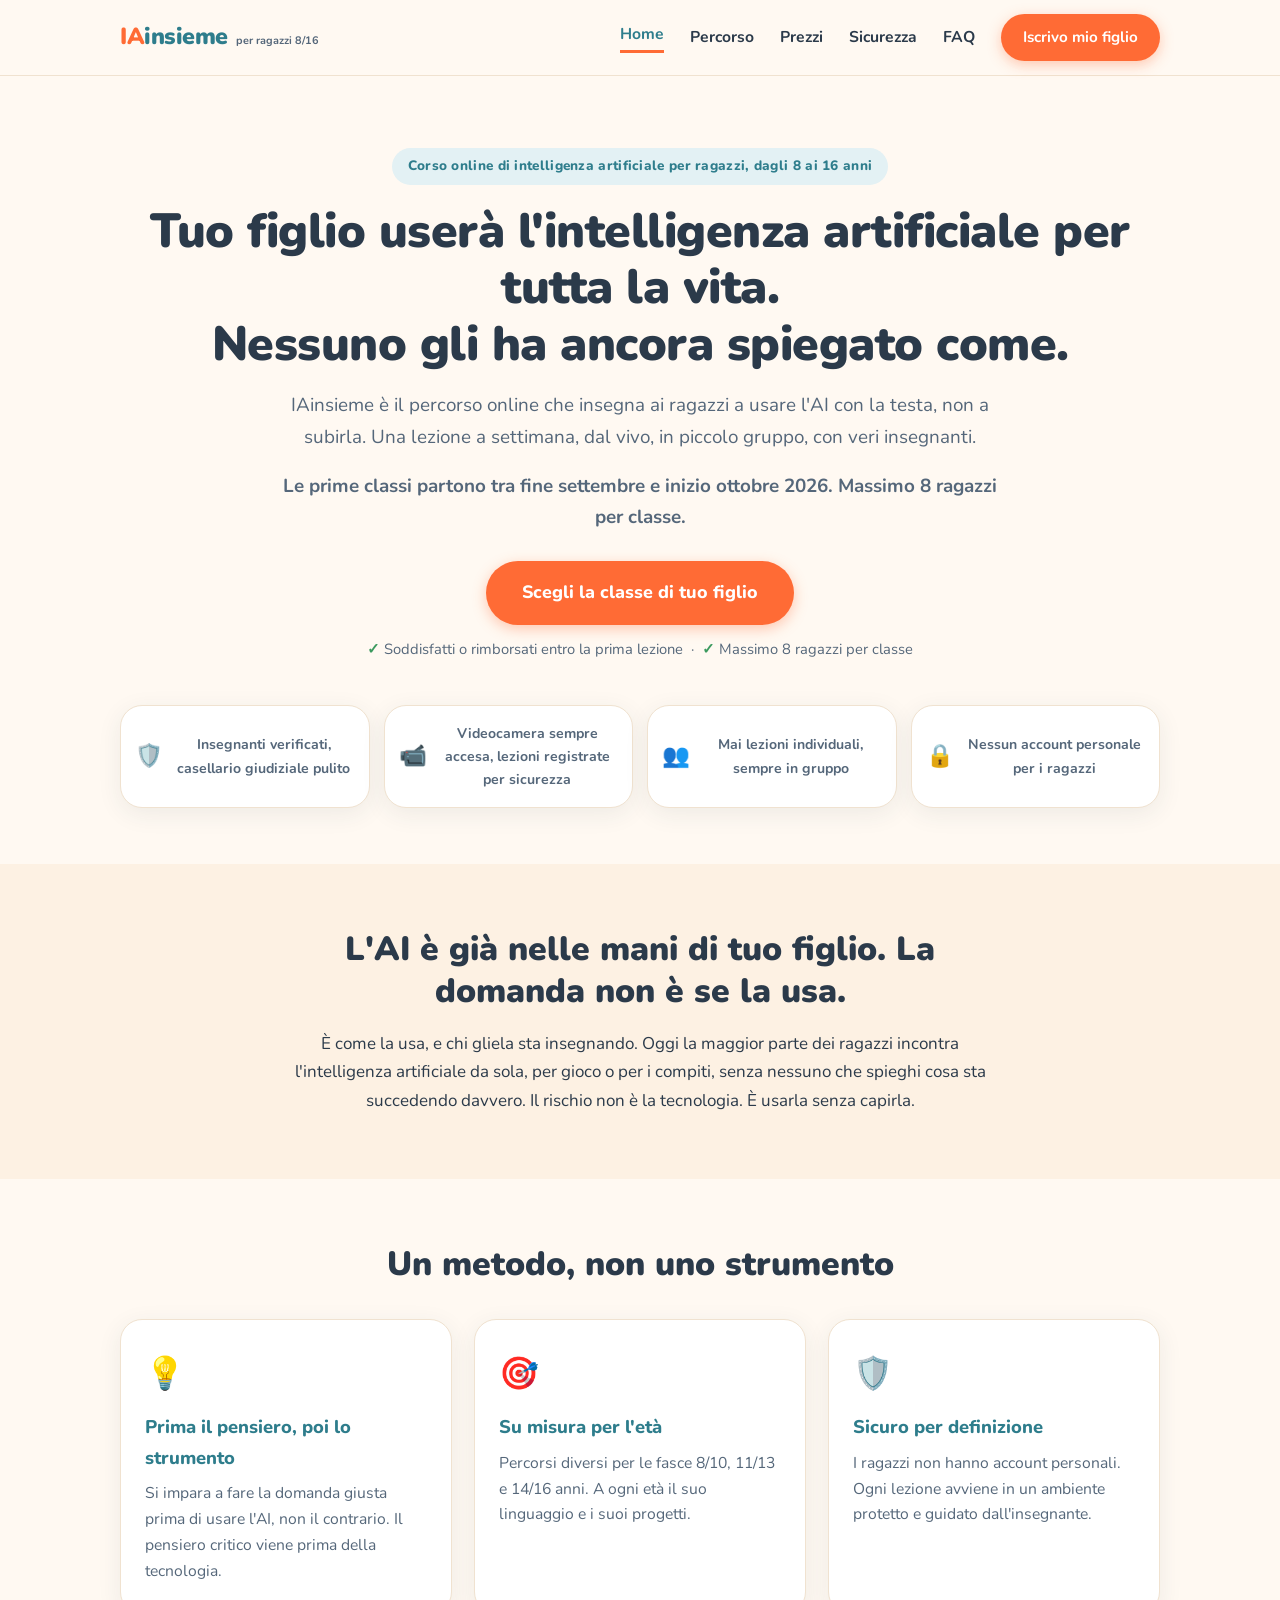
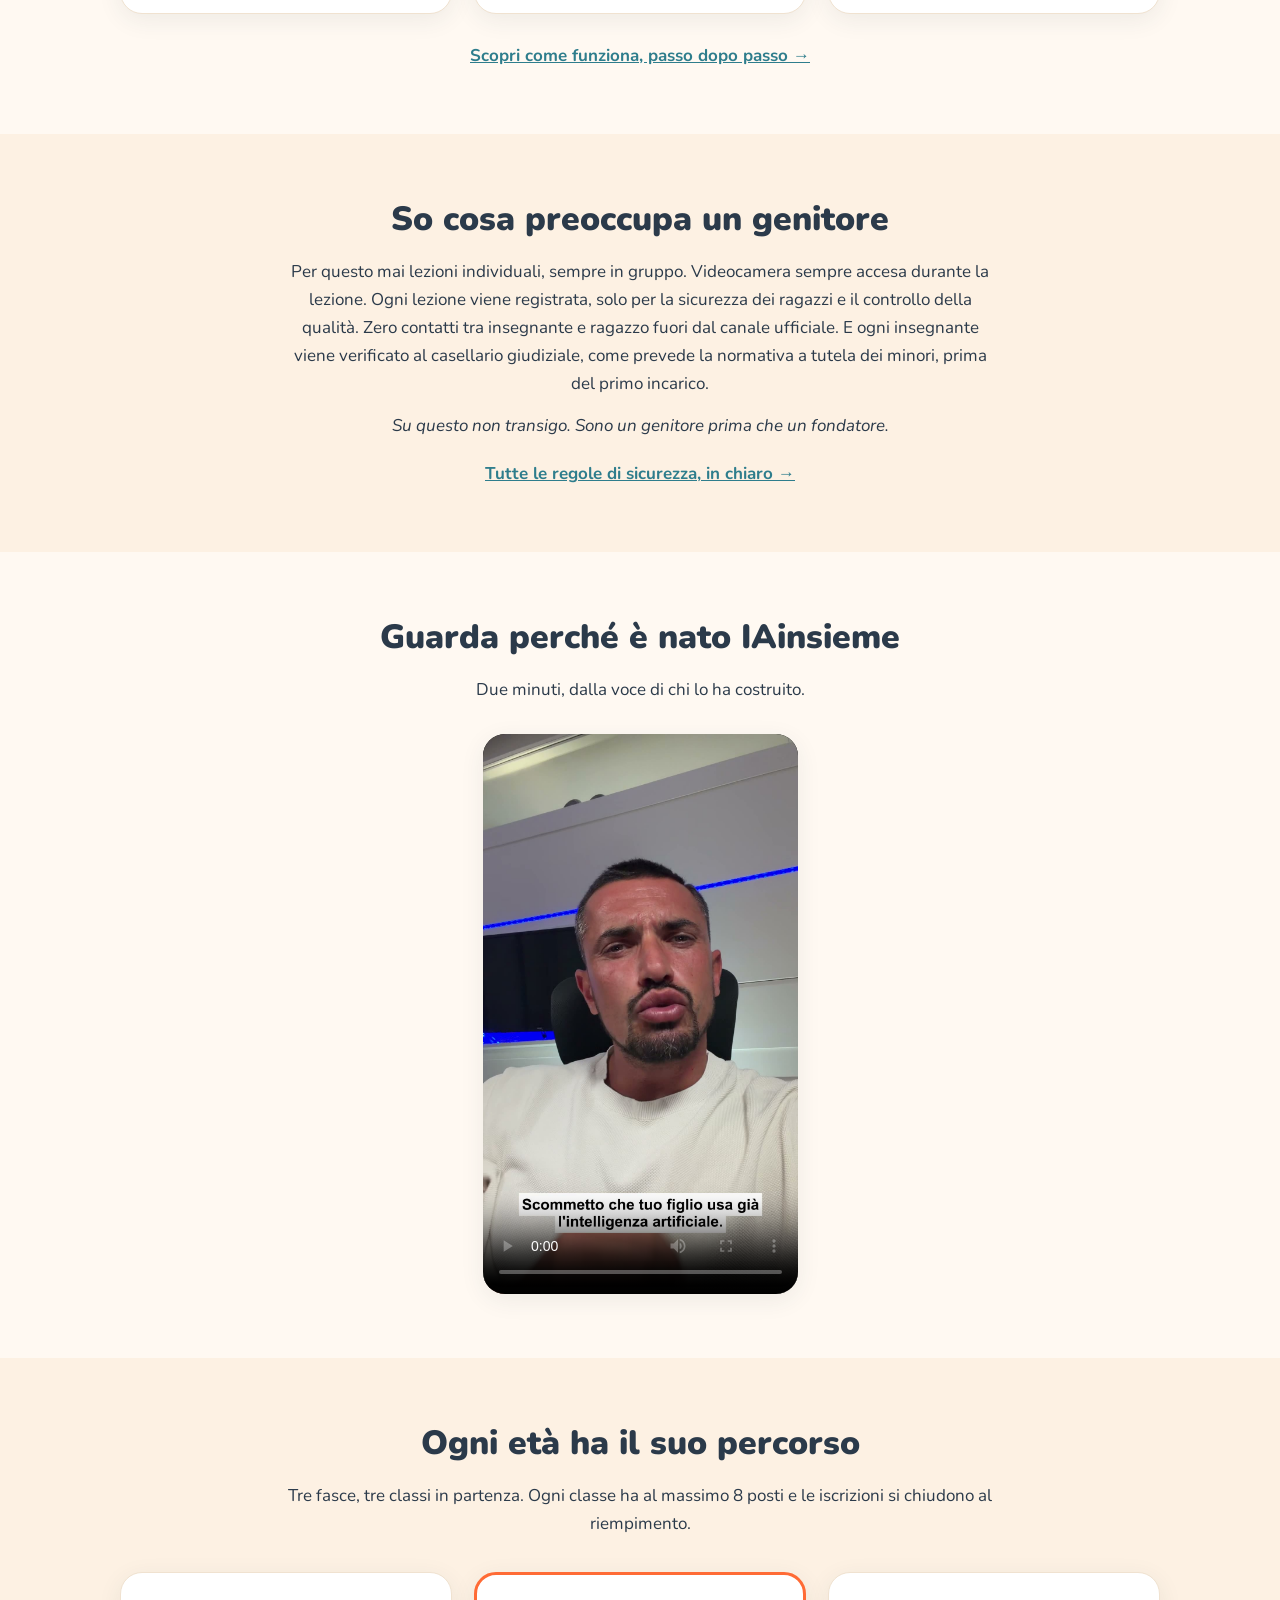
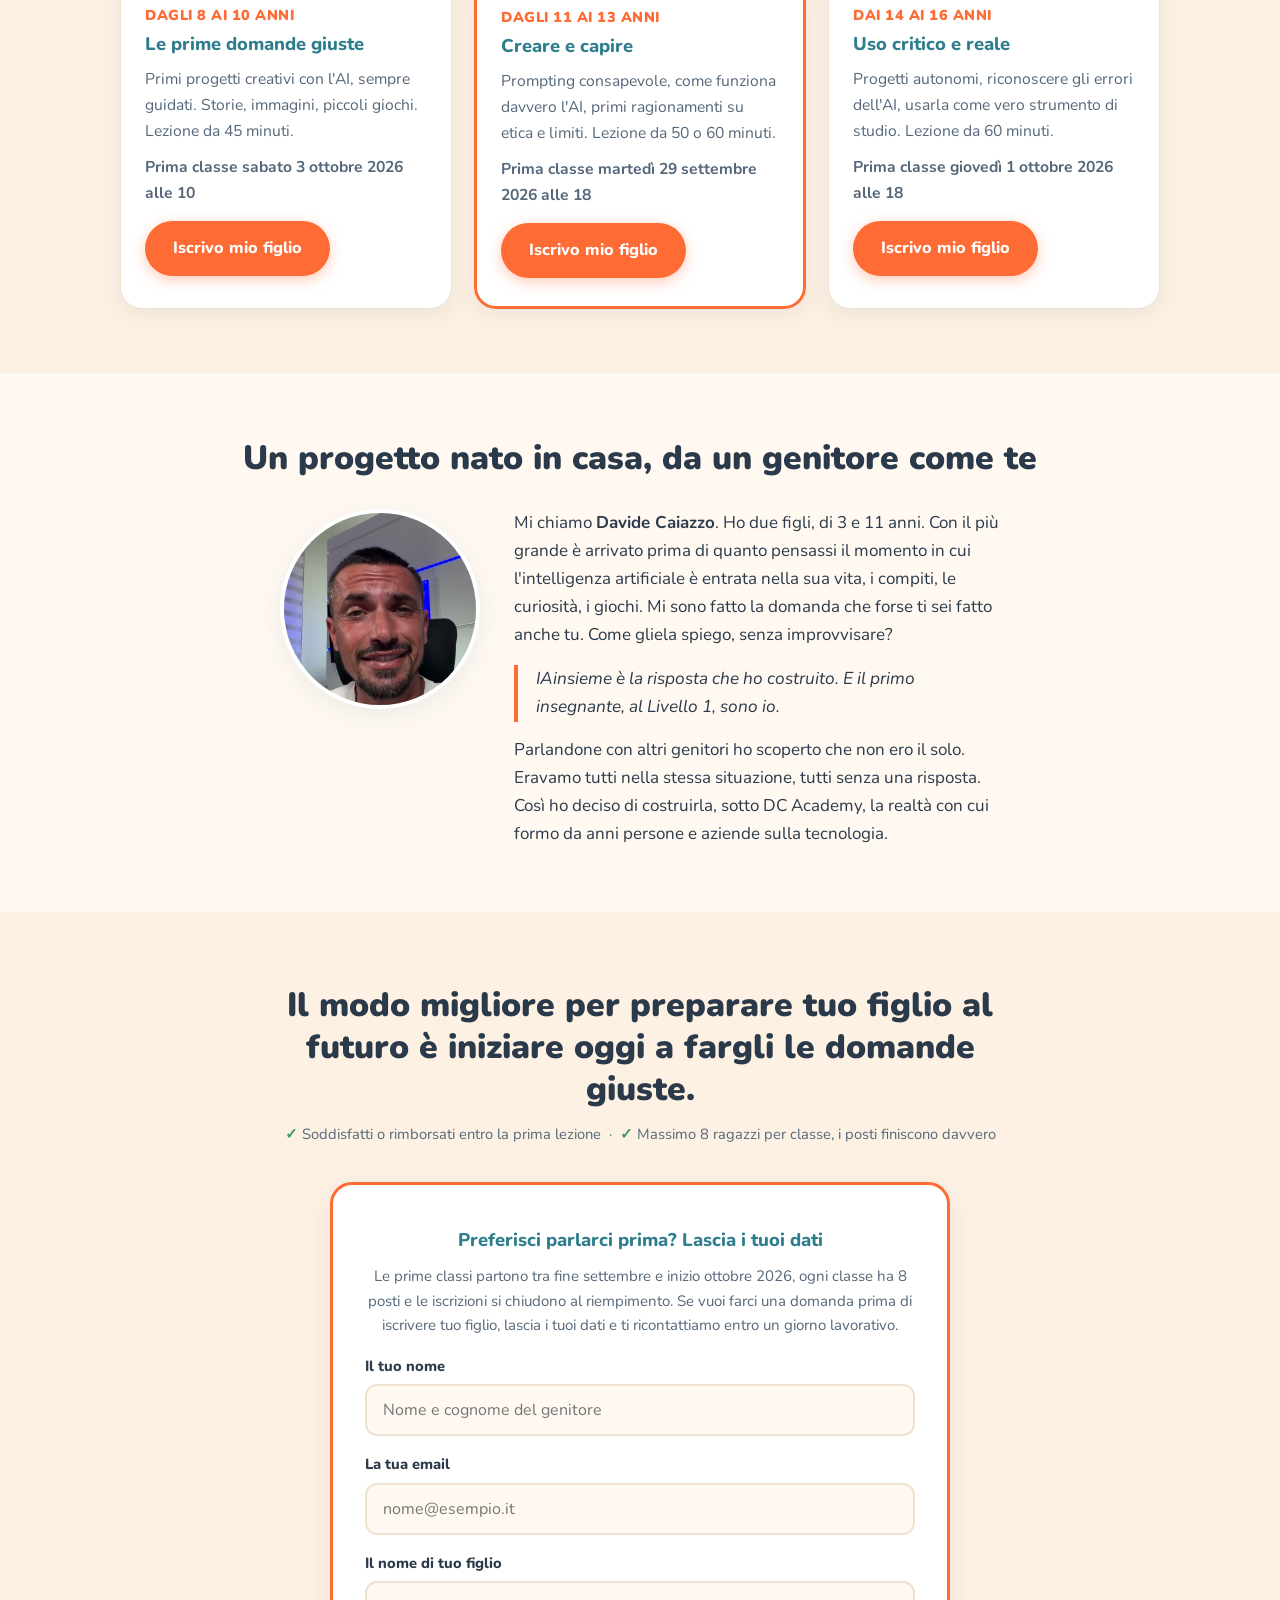
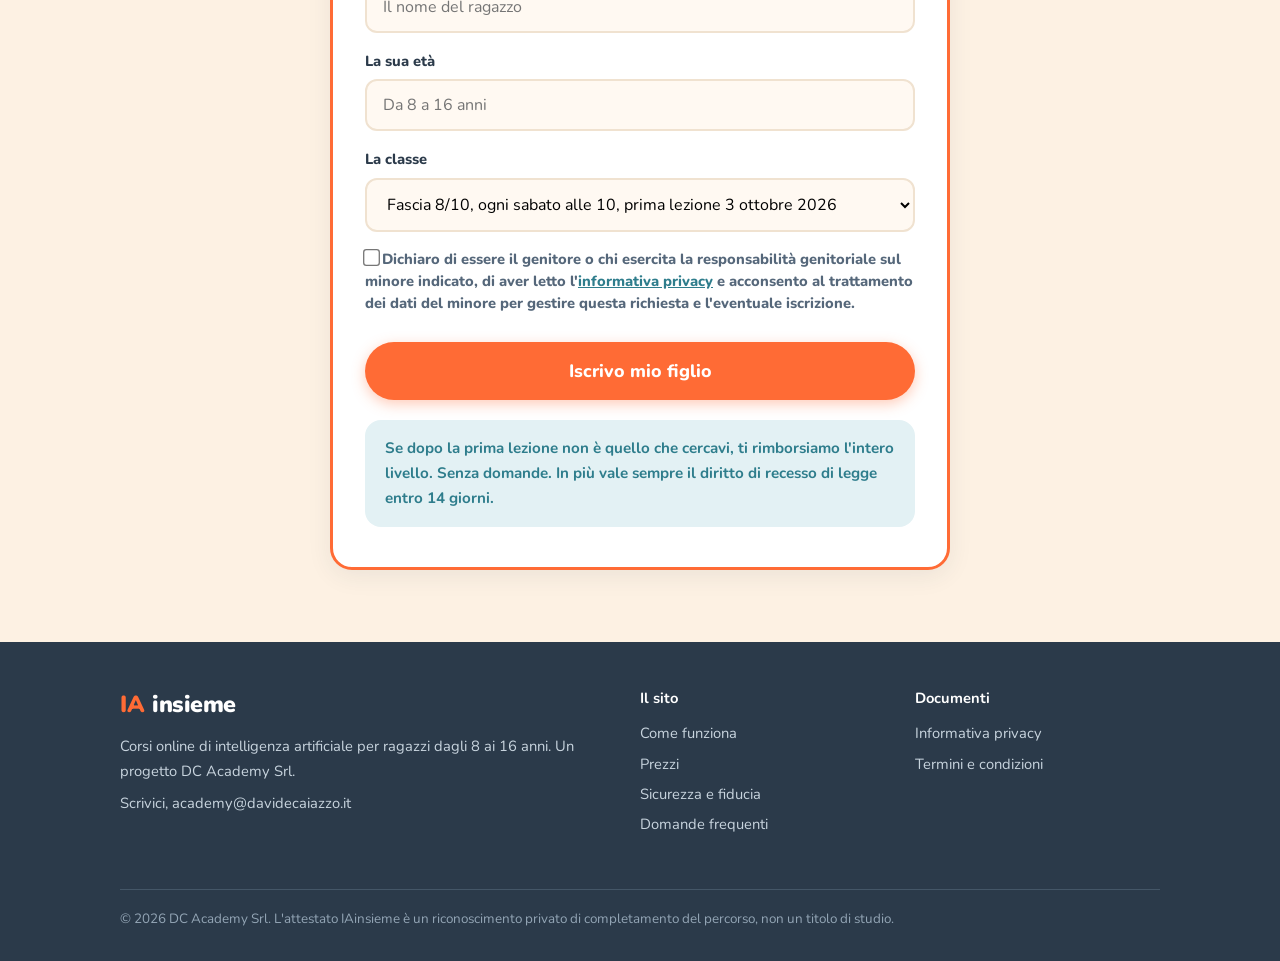
==== index.html @ 47341316 "Consenso privacy obbligatorio nel modulo di contatto (dati del minore) Co-Authored-By: Claude Fable " ====
<!doctype html>
<html lang="it">
<head>
<meta charset="utf-8">
<meta name="viewport" content="width=device-width, initial-scale=1">
<title>IAinsieme, corsi di intelligenza artificiale per ragazzi dagli 8 ai 16 anni</title>
<meta name="description" content="IAinsieme insegna ai ragazzi dagli 8 ai 16 anni a usare l'intelligenza artificiale con la testa. Lezioni dal vivo in piccolo gruppo, una a settimana, con veri insegnanti. Soddisfatti o rimborsati sulla prima lezione.">
<link rel="canonical" href="https://iainsieme.davidecaiazzo.it/">
<meta property="og:type" content="website">
<meta property="og:title" content="IAinsieme, corsi di intelligenza artificiale per ragazzi dagli 8 ai 16 anni">
<meta property="og:description" content="Tuo figlio userà l'intelligenza artificiale per tutta la vita. Nessuno gli ha ancora spiegato come. Lezioni dal vivo in piccolo gruppo, con veri insegnanti.">
<meta property="og:url" content="https://iainsieme.davidecaiazzo.it/">
<meta property="og:locale" content="it_IT">
<link rel="preconnect" href="https://fonts.googleapis.com">
<link rel="preconnect" href="https://fonts.gstatic.com" crossorigin>
<link href="https://fonts.googleapis.com/css2?family=Nunito:wght@400;700;800;900&display=swap" rel="stylesheet">
<link rel="stylesheet" href="style.css">
<!-- Meta Pixel -->
<script>
!function(f,b,e,v,n,t,s)
{if(f.fbq)return;n=f.fbq=function(){n.callMethod?
n.callMethod.apply(n,arguments):n.queue.push(arguments)};
if(!f._fbq)f._fbq=n;n.push=n;n.loaded=!0;n.version='2.0';
n.queue=[];t=b.createElement(e);t.async=!0;
t.src=v;s=b.getElementsByTagName(e)[0];
s.parentNode.insertBefore(t,s)}(window,document,'script',
'https://connect.facebook.net/en_US/fbevents.js');
fbq('init', '568941777677393');
fbq('track', 'PageView');
</script>
<noscript><img height="1" width="1" style="display:none" src="https://www.facebook.com/tr?id=568941777677393&ev=PageView&noscript=1"/></noscript>
<!-- End Meta Pixel -->
</head>
<body>

<header>
  <div class="nav">
    <a class="logo" href="index.html"><span><span class="ia">IA</span>insieme</span> <small>per ragazzi 8/16</small></a>
    <input type="checkbox" id="apri-menu" class="nav-toggle">
    <label for="apri-menu" class="nav-burger">☰</label>
    <nav class="menu">
      <a href="index.html" class="attivo">Home</a>
      <a href="percorso.html">Percorso</a>
      <a href="prezzi.html">Prezzi</a>
      <a href="sicurezza.html">Sicurezza</a>
      <a href="faq.html">FAQ</a>
      <a href="https://www.davidecaiazzo.it/offers/qzjqZZzy/checkout" class="btn">Iscrivo mio figlio</a>
    </nav>
  </div>
</header>

<section class="hero">
  <div class="container centro">
    <span class="occhiello">Corso online di intelligenza artificiale per ragazzi, dagli 8 ai 16 anni</span>
    <h1>Tuo figlio userà l'intelligenza artificiale per tutta la vita.<br>Nessuno gli ha ancora spiegato come.</h1>
    <p class="sottotitolo container narrow">IAinsieme è il percorso online che insegna ai ragazzi a usare l'AI con la testa, non a subirla. Una lezione a settimana, dal vivo, in piccolo gruppo, con veri insegnanti.</p>
    <p class="sottotitolo container narrow"><strong>Le prime classi partono tra fine settembre e inizio ottobre 2026. Massimo 8 ragazzi per classe.</strong></p>
    <a href="#fasce" class="btn grande">Scegli la classe di tuo figlio</a>
    <p class="microcopy"><span class="check">✓</span> Soddisfatti o rimborsati entro la prima lezione &nbsp;·&nbsp; <span class="check">✓</span> Massimo 8 ragazzi per classe</p>
    <div class="fiducia">
      <div><span class="icona">🛡️</span> Insegnanti verificati, casellario giudiziale pulito</div>
      <div><span class="icona">📹</span> Videocamera sempre accesa, lezioni registrate per sicurezza</div>
      <div><span class="icona">👥</span> Mai lezioni individuali, sempre in gruppo</div>
      <div><span class="icona">🔒</span> Nessun account personale per i ragazzi</div>
    </div>
  </div>
</section>

<section class="alt">
  <div class="container narrow centro">
    <h2>L'AI è già nelle mani di tuo figlio. La domanda non è se la usa.</h2>
    <p>È come la usa, e chi gliela sta insegnando. Oggi la maggior parte dei ragazzi incontra l'intelligenza artificiale da sola, per gioco o per i compiti, senza nessuno che spieghi cosa sta succedendo davvero. Il rischio non è la tecnologia. È usarla senza capirla.</p>
  </div>
</section>

<section>
  <div class="container">
    <div class="centro"><h2>Un metodo, non uno strumento</h2></div>
    <div class="griglia tre">
      <div class="card">
        <span class="icona">💡</span>
        <h3>Prima il pensiero, poi lo strumento</h3>
        <p>Si impara a fare la domanda giusta prima di usare l'AI, non il contrario. Il pensiero critico viene prima della tecnologia.</p>
      </div>
      <div class="card">
        <span class="icona">🎯</span>
        <h3>Su misura per l'età</h3>
        <p>Percorsi diversi per le fasce 8/10, 11/13 e 14/16 anni. A ogni età il suo linguaggio e i suoi progetti.</p>
      </div>
      <div class="card">
        <span class="icona">🛡️</span>
        <h3>Sicuro per definizione</h3>
        <p>I ragazzi non hanno account personali. Ogni lezione avviene in un ambiente protetto e guidato dall'insegnante.</p>
      </div>
    </div>
    <p class="centro" style="margin-top:28px"><a href="percorso.html"><strong>Scopri come funziona, passo dopo passo →</strong></a></p>
  </div>
</section>

<section class="alt">
  <div class="container narrow centro">
    <h2>So cosa preoccupa un genitore</h2>
    <p>Per questo mai lezioni individuali, sempre in gruppo. Videocamera sempre accesa durante la lezione. Ogni lezione viene registrata, solo per la sicurezza dei ragazzi e il controllo della qualità. Zero contatti tra insegnante e ragazzo fuori dal canale ufficiale. E ogni insegnante viene verificato al casellario giudiziale, come prevede la normativa a tutela dei minori, prima del primo incarico.</p>
    <p style="margin-top:14px"><em>Su questo non transigo. Sono un genitore prima che un fondatore.</em></p>
    <p style="margin-top:20px"><a href="sicurezza.html"><strong>Tutte le regole di sicurezza, in chiaro →</strong></a></p>
  </div>
</section>

<section>
  <div class="container centro">
    <h2>Guarda perché è nato IAinsieme</h2>
    <p class="container narrow">Due minuti, dalla voce di chi lo ha costruito.</p>
    <video class="video-founder" controls preload="metadata" playsinline poster="media/founder-poster.jpg">
      <source src="media/founder.mp4" type="video/mp4">
      Il tuo browser non riesce a riprodurre il video. Puoi scriverci ad academy@davidecaiazzo.it e te lo mandiamo noi.
    </video>
  </div>
</section>

<section class="alt" id="fasce">
  <div class="container">
    <div class="centro"><h2>Ogni età ha il suo percorso</h2>
    <p class="container narrow">Tre fasce, tre classi in partenza. Ogni classe ha al massimo 8 posti e le iscrizioni si chiudono al riempimento.</p></div>
    <div class="griglia tre">
      <div class="card">
        <span class="eta">DAGLI 8 AI 10 ANNI</span>
        <h3>Le prime domande giuste</h3>
        <p>Primi progetti creativi con l'AI, sempre guidati. Storie, immagini, piccoli giochi. Lezione da 45 minuti.</p>
        <p style="margin-top:10px"><strong>Prima classe sabato 3 ottobre 2026 alle 10</strong></p>
        <p style="margin-top:14px"><a href="https://www.davidecaiazzo.it/offers/R3f5LZPR/checkout" class="btn">Iscrivo mio figlio</a></p>
      </div>
      <div class="card evidenza">
        <span class="eta">DAGLI 11 AI 13 ANNI</span>
        <h3>Creare e capire</h3>
        <p>Prompting consapevole, come funziona davvero l'AI, primi ragionamenti su etica e limiti. Lezione da 50 o 60 minuti.</p>
        <p style="margin-top:10px"><strong>Prima classe martedì 29 settembre 2026 alle 18</strong></p>
        <p style="margin-top:14px"><a href="https://www.davidecaiazzo.it/offers/qzjqZZzy/checkout" class="btn">Iscrivo mio figlio</a></p>
      </div>
      <div class="card">
        <span class="eta">DAI 14 AI 16 ANNI</span>
        <h3>Uso critico e reale</h3>
        <p>Progetti autonomi, riconoscere gli errori dell'AI, usarla come vero strumento di studio. Lezione da 60 minuti.</p>
        <p style="margin-top:10px"><strong>Prima classe giovedì 1 ottobre 2026 alle 18</strong></p>
        <p style="margin-top:14px"><a href="https://www.davidecaiazzo.it/offers/bLzWy4g3/checkout" class="btn">Iscrivo mio figlio</a></p>
      </div>
    </div>
  </div>
</section>

<section>
  <div class="container">
    <div class="centro"><h2>Un progetto nato in casa, da un genitore come te</h2></div>
    <div class="founder container narrow">
      <div class="foto"><img src="media/davide-founder.jpg" alt="Davide Caiazzo, fondatore di IAinsieme e primo insegnante del Livello 1"></div>
      <div>
        <p>Mi chiamo <strong>Davide Caiazzo</strong>. Ho due figli, di 3 e 11 anni. Con il più grande è arrivato prima di quanto pensassi il momento in cui l'intelligenza artificiale è entrata nella sua vita, i compiti, le curiosità, i giochi. Mi sono fatto la domanda che forse ti sei fatto anche tu. Come gliela spiego, senza improvvisare?</p>
        <blockquote>IAinsieme è la risposta che ho costruito. E il primo insegnante, al Livello 1, sono io.</blockquote>
        <p style="margin-top:14px">Parlandone con altri genitori ho scoperto che non ero il solo. Eravamo tutti nella stessa situazione, tutti senza una risposta. Così ho deciso di costruirla, sotto DC Academy, la realtà con cui formo da anni persone e aziende sulla tecnologia.</p>
      </div>
    </div>
  </div>
</section>

<section class="cta-finale" id="iscriviti">
  <div class="container">
    <h2>Il modo migliore per preparare tuo figlio al futuro è iniziare oggi a fargli le domande giuste.</h2>
    <p class="microcopy"><span class="check">✓</span> Soddisfatti o rimborsati entro la prima lezione &nbsp;·&nbsp; <span class="check">✓</span> Massimo 8 ragazzi per classe, i posti finiscono davvero</p>
    <div class="iscriviti-box" style="text-align:left">
      <h3 style="text-align:center">Preferisci parlarci prima? Lascia i tuoi dati</h3>
      <p style="font-size:.94rem;color:var(--ink-soft);text-align:center">Le prime classi partono tra fine settembre e inizio ottobre 2026, ogni classe ha 8 posti e le iscrizioni si chiudono al riempimento. Se vuoi farci una domanda prima di iscrivere tuo figlio, lascia i tuoi dati e ti ricontattiamo entro un giorno lavorativo.</p>
      <form onsubmit="return inviaIscrizione(this)">
        <label for="nome">Il tuo nome</label>
        <input id="nome" name="nome" type="text" required placeholder="Nome e cognome del genitore">
        <label for="email">La tua email</label>
        <input id="email" name="email" type="email" required placeholder="nome@esempio.it">
        <label for="nome-figlio">Il nome di tuo figlio</label>
        <input id="nome-figlio" name="nomefiglio" type="text" required placeholder="Il nome del ragazzo">
        <label for="eta-figlio">La sua età</label>
        <input id="eta-figlio" name="etafiglio" type="number" min="8" max="16" required placeholder="Da 8 a 16 anni">
        <label for="slot">La classe</label>
        <select id="slot" name="slot">
          <option>Fascia 8/10, ogni sabato alle 10, prima lezione 3 ottobre 2026</option>
          <option>Fascia 11/13, ogni martedì alle 18, prima lezione 29 settembre 2026</option>
          <option>Fascia 14/16, ogni giovedì alle 18, prima lezione 1 ottobre 2026</option>
        </select>
        <label class="consenso">
          <input type="checkbox" name="consensoprivacy" required>
          <span>Dichiaro di essere il genitore o chi esercita la responsabilità genitoriale sul minore indicato, di aver letto l'<a href="privacy.html" target="_blank">informativa privacy</a> e acconsento al trattamento dei dati del minore per gestire questa richiesta e l'eventuale iscrizione.</span>
        </label>
        <button type="submit" class="btn grande">Iscrivo mio figlio</button>
      </form>
      <div class="garanzia">Se dopo la prima lezione non è quello che cercavi, ti rimborsiamo l'intero livello. Senza domande. In più vale sempre il diritto di recesso di legge entro 14 giorni.</div>
    </div>
  </div>
</section>

<footer>
  <div class="container">
    <div>
      <span class="logo"><span class="ia">IA</span>insieme</span>
      <p>Corsi online di intelligenza artificiale per ragazzi dagli 8 ai 16 anni. Un progetto DC Academy Srl.</p>
      <p style="margin-top:8px">Scrivici, <a href="mailto:academy@davidecaiazzo.it" style="display:inline">academy@davidecaiazzo.it</a></p>
    </div>
    <div>
      <strong>Il sito</strong>
      <a href="percorso.html">Come funziona</a>
      <a href="prezzi.html">Prezzi</a>
      <a href="sicurezza.html">Sicurezza e fiducia</a>
      <a href="faq.html">Domande frequenti</a>
    </div>
    <div>
      <strong>Documenti</strong>
      <a href="privacy.html">Informativa privacy</a>
      <a href="termini.html">Termini e condizioni</a>
    </div>
    <div class="legale">© 2026 DC Academy Srl. L'attestato IAinsieme è un riconoscimento privato di completamento del percorso, non un titolo di studio.</div>
  </div>
</footer>

<script>
function inviaIscrizione(f){
  if (typeof fbq === 'function') { fbq('track', 'Lead'); }
  var corpo = encodeURIComponent("Buongiorno, vorrei iscrivere mio figlio al Livello 1 di IAinsieme.\n\nNome genitore, " + f.nome.value + "\nEmail, " + f.email.value + "\nNome del ragazzo, " + f.nomefiglio.value + "\nEt\u00e0 del ragazzo, " + f.etafiglio.value + "\nClasse scelta, " + f.slot.value);
  window.location.href = "mailto:academy@davidecaiazzo.it?subject=" + encodeURIComponent("Iscrizione IAinsieme Livello 1") + "&body=" + corpo;
  return false;
}
</script>
<script>
document.addEventListener('click', function(e){
  var a = e.target.closest('a[href*="#iscriviti"], a[href*="/offers/"]');
  if (a && typeof fbq === 'function') { fbq('track', 'InitiateCheckout'); }
});
</script>
  <script src="https://sofia-chatbot.onrender.com/widget.js" data-bot="sofia" data-auto-open="true" data-delay="6000" defer></script>
</body>
</html>
---- style.css ----
/* IAinsieme — stile sito, caldo e chiaro, per genitori. Palette diversa da davidecaiazzo.it */
:root {
  --bg: #FFF9F2;
  --bg-alt: #FDF1E3;
  --ink: #2B3A4A;
  --ink-soft: #55677A;
  --brand: #2E7D8C;      /* petrolio calmo, titoli e accenti */
  --brand-soft: #E3F1F4;
  --cta: #FF6B35;        /* UNICO colore CTA in tutto il sito */
  --cta-dark: #E8551F;
  --ok: #3C9A5F;
  --card: #FFFFFF;
  --line: #F0E2D0;
  --radius: 22px;
  --shadow: 0 6px 24px rgba(43,58,74,.08);
}
* { margin: 0; padding: 0; box-sizing: border-box; }
html { scroll-behavior: smooth; }
body {
  font-family: 'Nunito', -apple-system, BlinkMacSystemFont, 'Segoe UI', sans-serif;
  background: var(--bg);
  color: var(--ink);
  line-height: 1.65;
  font-size: 17px;
}
img, video { max-width: 100%; display: block; }
a { color: var(--brand); }
.container { max-width: 1080px; margin: 0 auto; padding: 0 20px; }
.narrow { max-width: 760px; }

/* ---------- Header ---------- */
header {
  position: sticky; top: 0; z-index: 50;
  background: rgba(255,249,242,.94);
  backdrop-filter: blur(8px);
  border-bottom: 1px solid var(--line);
}
.nav {
  display: flex; align-items: center; justify-content: space-between;
  padding: 14px 20px; max-width: 1080px; margin: 0 auto;
}
.logo {
  font-weight: 900; font-size: 1.45rem; text-decoration: none; color: var(--brand);
  letter-spacing: -.5px; display: flex; align-items: baseline; gap: 8px;
}
.logo .ia { color: var(--cta); }
.logo small { font-size: .68rem; font-weight: 700; color: var(--ink-soft); letter-spacing: 0; }
.nav-toggle { display: none; }
.nav-burger { display: none; cursor: pointer; font-size: 1.8rem; color: var(--brand); user-select: none; }
nav.menu { display: flex; align-items: center; gap: 26px; }
nav.menu a { text-decoration: none; color: var(--ink); font-weight: 700; font-size: .98rem; }
nav.menu a:hover { color: var(--brand); }
nav.menu a.attivo { color: var(--brand); border-bottom: 3px solid var(--cta); padding-bottom: 2px; }
.btn {
  display: inline-block; background: var(--cta); color: #fff !important;
  font-weight: 800; text-decoration: none; border: none; cursor: pointer;
  padding: 14px 28px; border-radius: 999px; font-size: 1.02rem;
  font-family: inherit;
  box-shadow: 0 4px 14px rgba(255,107,53,.35);
  transition: transform .15s ease, background .15s ease;
}
.btn:hover { background: var(--cta-dark); transform: translateY(-2px); }
.btn.grande { padding: 17px 36px; font-size: 1.12rem; }
nav.menu .btn { padding: 11px 22px; font-size: .95rem; }

/* ---------- Sezioni ---------- */
section { padding: 64px 0; }
section.alt { background: var(--bg-alt); }
.occhiello {
  display: inline-block; background: var(--brand-soft); color: var(--brand);
  font-weight: 800; font-size: .85rem; padding: 7px 16px; border-radius: 999px;
  margin-bottom: 18px; letter-spacing: .3px;
}
h1 { font-size: clamp(1.9rem, 5vw, 3rem); font-weight: 900; line-height: 1.18; letter-spacing: -.5px; color: var(--ink); }
h2 { font-size: clamp(1.5rem, 3.6vw, 2.1rem); font-weight: 900; line-height: 1.25; margin-bottom: 18px; color: var(--ink); }
h3 { font-size: 1.15rem; font-weight: 800; margin-bottom: 8px; color: var(--brand); }
.sottotitolo { font-size: 1.18rem; color: var(--ink-soft); margin-top: 18px; }
.microcopy { font-size: .92rem; color: var(--ink-soft); margin-top: 12px; }
.microcopy .check { color: var(--ok); font-weight: 800; }
.centro { text-align: center; }
.hero { padding: 72px 0 56px; }
.hero .btn { margin-top: 28px; }

/* Barra fiducia */
.fiducia {
  display: grid; grid-template-columns: repeat(4, 1fr); gap: 14px;
  margin-top: 44px;
}
.fiducia div {
  background: var(--card); border: 1px solid var(--line); border-radius: var(--radius);
  padding: 16px 14px; font-size: .88rem; font-weight: 700; color: var(--ink-soft);
  display: flex; align-items: center; gap: 10px; box-shadow: var(--shadow);
}
.fiducia span.icona { font-size: 1.4rem; }

/* Card generiche */
.griglia { display: grid; gap: 22px; margin-top: 34px; }
.griglia.tre { grid-template-columns: repeat(3, 1fr); }
.griglia.due { grid-template-columns: repeat(2, 1fr); }
.card {
  background: var(--card); border: 1px solid var(--line); border-radius: var(--radius);
  padding: 28px 24px; box-shadow: var(--shadow);
}
.card .icona { font-size: 2rem; margin-bottom: 12px; display: block; }
.card p { color: var(--ink-soft); font-size: .98rem; }
.card .eta { font-weight: 900; color: var(--cta); font-size: .9rem; letter-spacing: .5px; }
.card.evidenza { border: 3px solid var(--cta); position: relative; }
.card .badge-attivo {
  position: absolute; top: -14px; left: 24px; background: var(--cta); color: #fff;
  font-size: .78rem; font-weight: 800; padding: 4px 14px; border-radius: 999px;
}
.card.spenta { opacity: .72; }

/* Passi numerati */
.passi { counter-reset: passo; display: grid; gap: 18px; margin-top: 30px; }
.passo {
  background: var(--card); border: 1px solid var(--line); border-radius: var(--radius);
  padding: 22px 24px 22px 76px; position: relative; box-shadow: var(--shadow);
}
.passo::before {
  counter-increment: passo; content: counter(passo);
  position: absolute; left: 22px; top: 22px;
  width: 38px; height: 38px; border-radius: 50%;
  background: var(--brand); color: #fff; font-weight: 900; font-size: 1.1rem;
  display: flex; align-items: center; justify-content: center;
}
.passo strong { display: block; margin-bottom: 4px; font-size: 1.05rem; }
.passo p { color: var(--ink-soft); font-size: .97rem; }

/* Elenco sicurezza */
.regole { display: grid; gap: 14px; margin-top: 28px; }
.regola {
  background: var(--card); border: 1px solid var(--line); border-radius: 16px;
  padding: 18px 20px; display: flex; gap: 14px; align-items: flex-start;
  box-shadow: var(--shadow);
}
.regola .spunta { color: var(--ok); font-size: 1.3rem; font-weight: 900; line-height: 1.3; }
.regola strong { display: block; }
.regola p { color: var(--ink-soft); font-size: .95rem; }

/* Curriculum accordion */
details.lezione {
  background: var(--card); border: 1px solid var(--line); border-radius: 16px;
  margin-top: 12px; box-shadow: var(--shadow); overflow: hidden;
}
details.lezione summary {
  cursor: pointer; padding: 18px 20px; font-weight: 800; font-size: 1.02rem;
  list-style: none; display: flex; align-items: center; gap: 12px; color: var(--ink);
}
details.lezione summary::-webkit-details-marker { display: none; }
details.lezione summary .num {
  flex-shrink: 0; width: 34px; height: 34px; border-radius: 50%;
  background: var(--brand-soft); color: var(--brand); font-weight: 900;
  display: flex; align-items: center; justify-content: center; font-size: .95rem;
}
details.lezione summary::after { content: '+'; margin-left: auto; font-size: 1.4rem; color: var(--cta); font-weight: 900; }
details.lezione[open] summary::after { content: '–'; }
details.lezione .corpo { padding: 0 20px 20px 66px; color: var(--ink-soft); font-size: .96rem; }
details.lezione .corpo p { margin-bottom: 10px; }
details.lezione .corpo strong { color: var(--ink); }

/* Prezzo */
.card-prezzo {
  max-width: 460px; margin: 36px auto 0; text-align: center; padding: 40px 32px;
}
.card-prezzo .prezzo { font-size: 3.4rem; font-weight: 900; color: var(--ink); line-height: 1; }
.card-prezzo .prezzo small { font-size: 1.05rem; font-weight: 700; color: var(--ink-soft); }
.card-prezzo ul { list-style: none; margin: 24px 0; text-align: left; }
.card-prezzo ul li { padding: 8px 0; border-bottom: 1px dashed var(--line); font-size: .98rem; color: var(--ink-soft); }
.card-prezzo ul li::before { content: '✓  '; color: var(--ok); font-weight: 900; }
.garanzia {
  background: var(--brand-soft); border-radius: 16px; padding: 16px 20px;
  font-size: .95rem; color: var(--brand); font-weight: 700; margin-top: 20px;
}

/* FAQ */
details.faq {
  background: var(--card); border: 1px solid var(--line); border-radius: 16px;
  margin-top: 12px; box-shadow: var(--shadow);
}
details.faq summary {
  cursor: pointer; padding: 18px 20px; font-weight: 800; list-style: none;
  display: flex; justify-content: space-between; align-items: center; gap: 12px;
}
details.faq summary::-webkit-details-marker { display: none; }
details.faq summary::after { content: '+'; font-size: 1.4rem; color: var(--cta); font-weight: 900; flex-shrink: 0; }
details.faq[open] summary::after { content: '–'; }
details.faq .risposta { padding: 0 20px 18px; color: var(--ink-soft); font-size: .97rem; }

/* Video founder reale, verticale 9/16, contenuto */
.video-founder {
  display: block; width: 100%; max-width: 315px; max-height: 560px;
  margin: 30px auto 0; border-radius: var(--radius);
  box-shadow: var(--shadow); background: #000;
}

/* Video founder */
.video-box {
  max-width: 420px; margin: 30px auto 0; border-radius: var(--radius); overflow: hidden;
  box-shadow: var(--shadow); background: var(--brand); aspect-ratio: 9/16;
  display: flex; align-items: center; justify-content: center; text-align: center;
  color: #fff; padding: 30px; font-weight: 700;
}
.video-box .play { font-size: 3rem; display: block; margin-bottom: 14px; }

/* Founder */
.founder { display: grid; grid-template-columns: 200px 1fr; gap: 34px; align-items: start; margin-top: 30px; }
.founder .foto {
  width: 200px; height: 200px; border-radius: 50%; background: var(--brand-soft);
  display: flex; align-items: center; justify-content: center; font-size: 4rem;
  border: 4px solid var(--card); box-shadow: var(--shadow);
}
.founder .foto img { width: 100%; height: 100%; object-fit: cover; border-radius: 50%; display: block; }
.founder blockquote { font-size: 1.08rem; color: var(--ink); font-style: italic; border-left: 4px solid var(--cta); padding-left: 18px; margin-top: 16px; }

/* Form iscrizione */
.iscriviti-box {
  background: var(--card); border: 3px solid var(--cta); border-radius: var(--radius);
  padding: 40px 32px; max-width: 620px; margin: 36px auto 0; box-shadow: var(--shadow);
}
.iscriviti-box label { display: block; font-weight: 800; font-size: .92rem; margin: 16px 0 6px; }
.iscriviti-box input, .iscriviti-box select {
  width: 100%; padding: 13px 16px; border: 2px solid var(--line); border-radius: 12px;
  font-family: inherit; font-size: 1rem; background: var(--bg);
}
.iscriviti-box input:focus, .iscriviti-box select:focus { outline: none; border-color: var(--brand); }
.iscriviti-box .btn { width: 100%; margin-top: 22px; }

/* CTA finale */
.cta-finale { text-align: center; padding: 72px 0; background: var(--bg-alt); }
.cta-finale h2 { max-width: 720px; margin: 0 auto 10px; }

/* Footer */
footer { background: #2B3A4A; color: #C8D4DE; padding: 44px 0 30px; font-size: .92rem; }
footer .container { display: grid; grid-template-columns: 2fr 1fr 1fr; gap: 30px; }
footer .logo { color: #fff; margin-bottom: 10px; }
footer .logo .ia { color: var(--cta); }
footer a { color: #C8D4DE; text-decoration: none; display: block; padding: 3px 0; }
footer a:hover { color: #fff; }
footer strong { color: #fff; display: block; margin-bottom: 8px; }
footer .legale { grid-column: 1 / -1; border-top: 1px solid #445667; margin-top: 20px; padding-top: 18px; font-size: .84rem; color: #93A5B5; }

/* ---------- Mobile ---------- */
@media (max-width: 860px) {
  .griglia.tre, .griglia.due, .fiducia { grid-template-columns: 1fr; }
  .fiducia { grid-template-columns: repeat(2, 1fr); }
  .founder { grid-template-columns: 1fr; justify-items: center; text-align: center; }
  .founder blockquote { text-align: left; }
  footer .container { grid-template-columns: 1fr; }
  .nav-burger { display: block; }
  nav.menu {
    display: none; position: absolute; top: 100%; left: 0; right: 0;
    background: var(--bg); border-bottom: 1px solid var(--line);
    flex-direction: column; padding: 18px 20px 24px; gap: 16px; align-items: flex-start;
    box-shadow: 0 12px 24px rgba(43,58,74,.12);
  }
  .nav-toggle:checked ~ nav.menu { display: flex; }
  section { padding: 48px 0; }
  .hero { padding: 48px 0 40px; }
  details.lezione .corpo { padding-left: 20px; }
}

/* Consenso privacy form */
.consenso { display: flex; gap: 10px; align-items: flex-start; margin-top: 18px; font-weight: 500; font-size: .88rem; line-height: 1.5; color: var(--ink-soft); cursor: pointer; }
.consenso input { width: auto; margin-top: 3px; flex-shrink: 0; transform: scale(1.3); accent-color: var(--cta); }
.consenso a { display: inline; text-decoration: underline; color: var(--brand); }
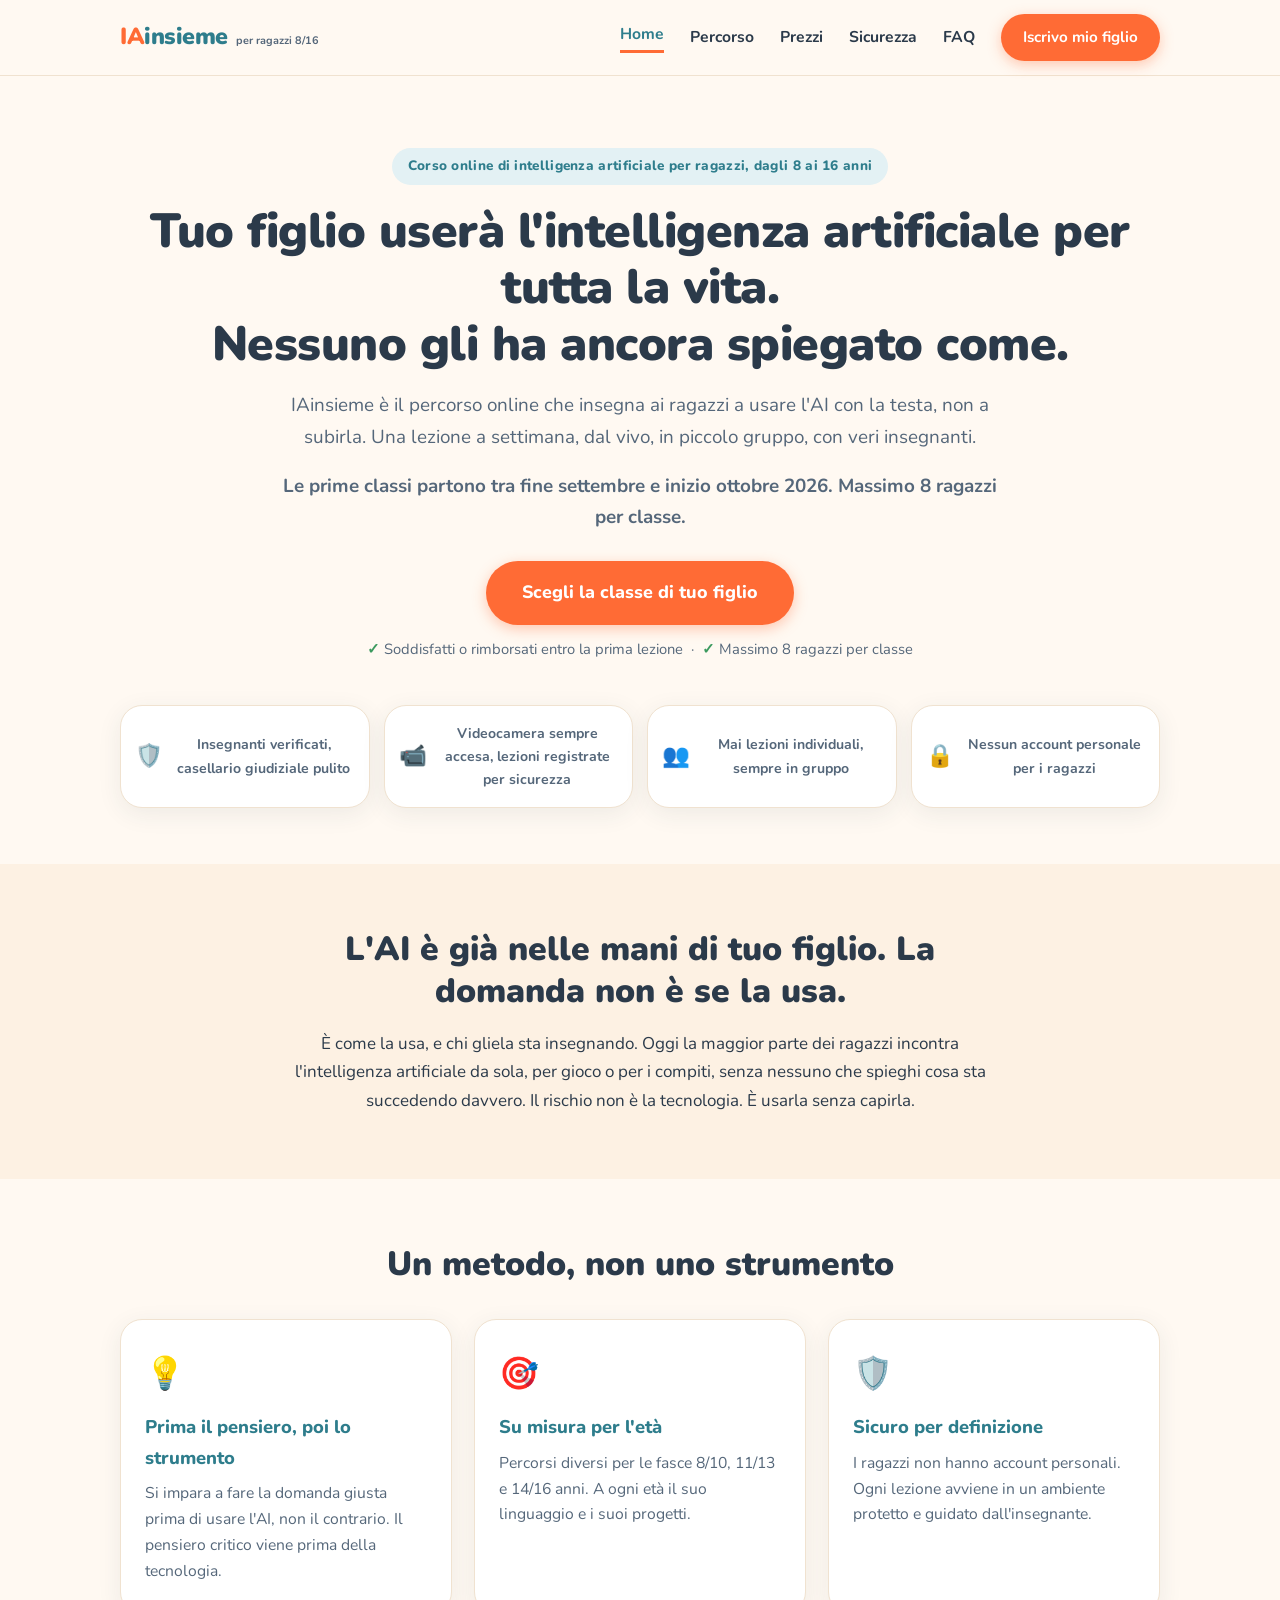
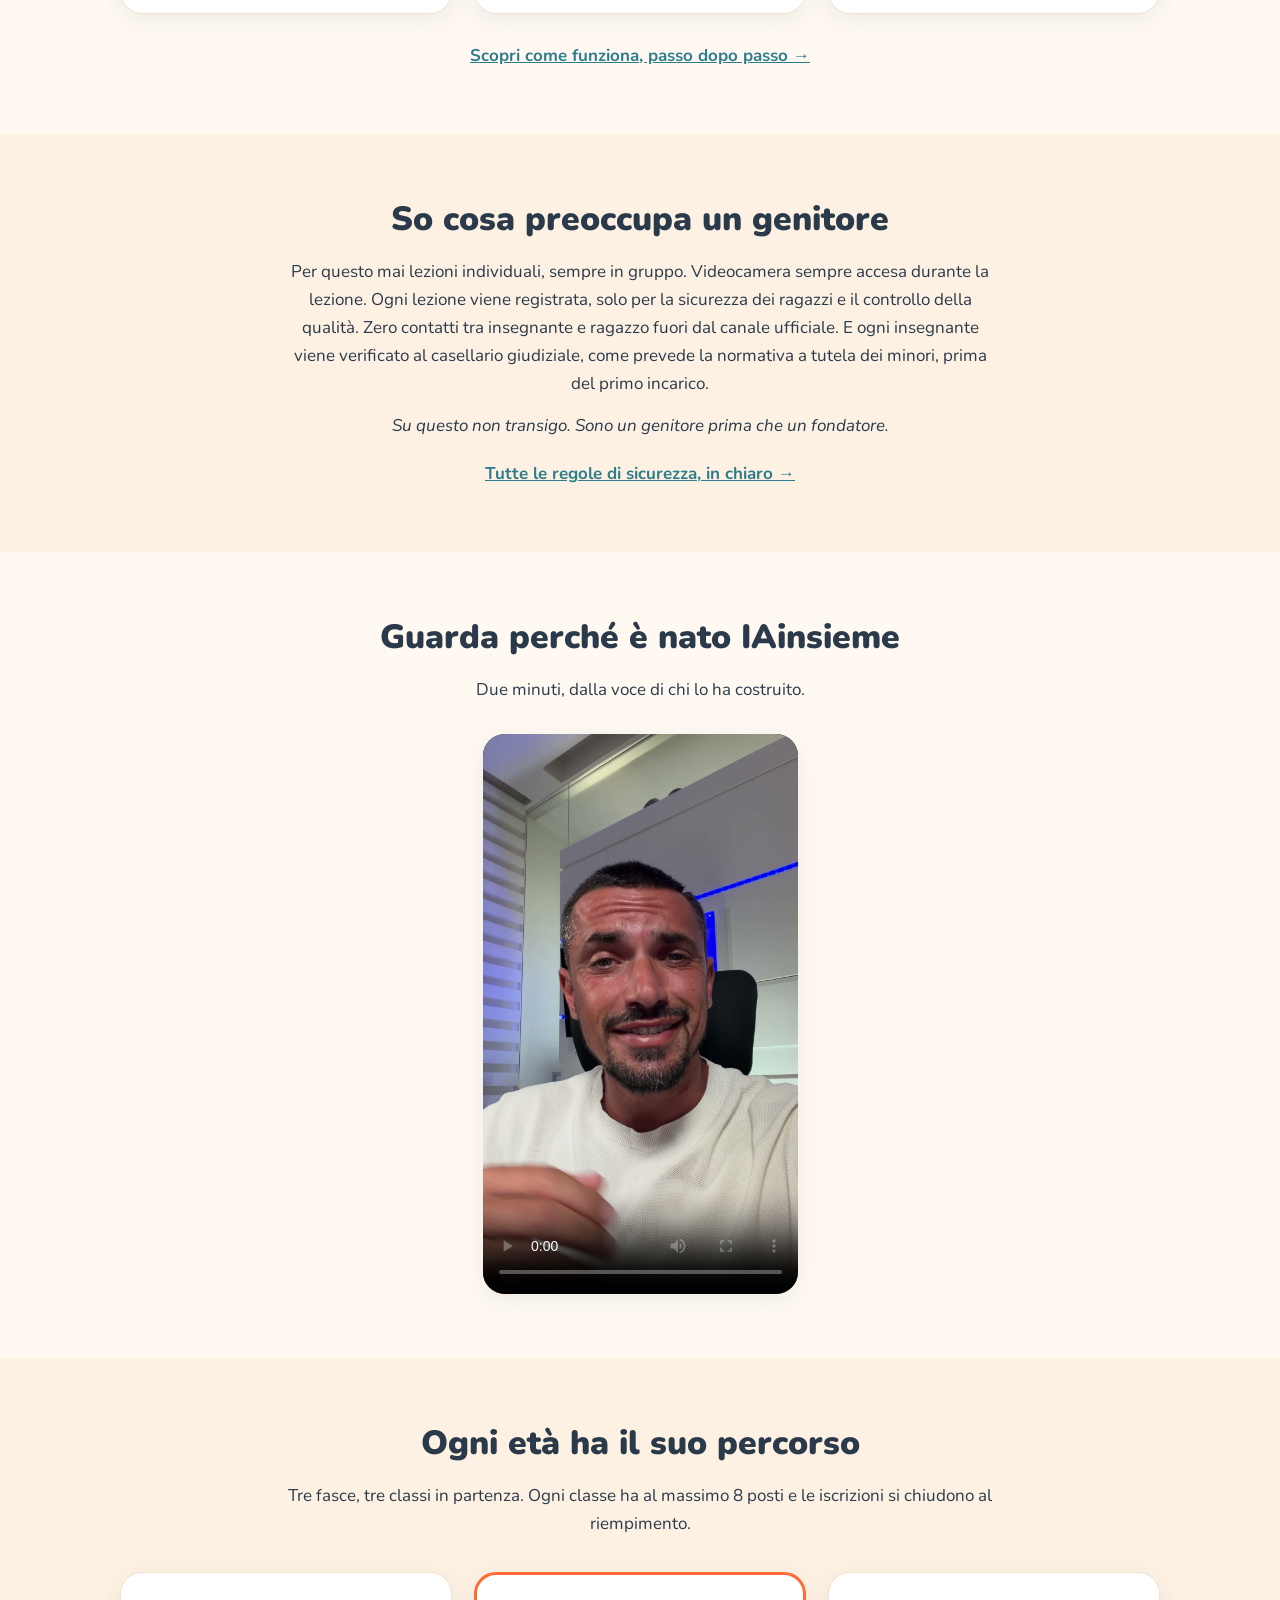
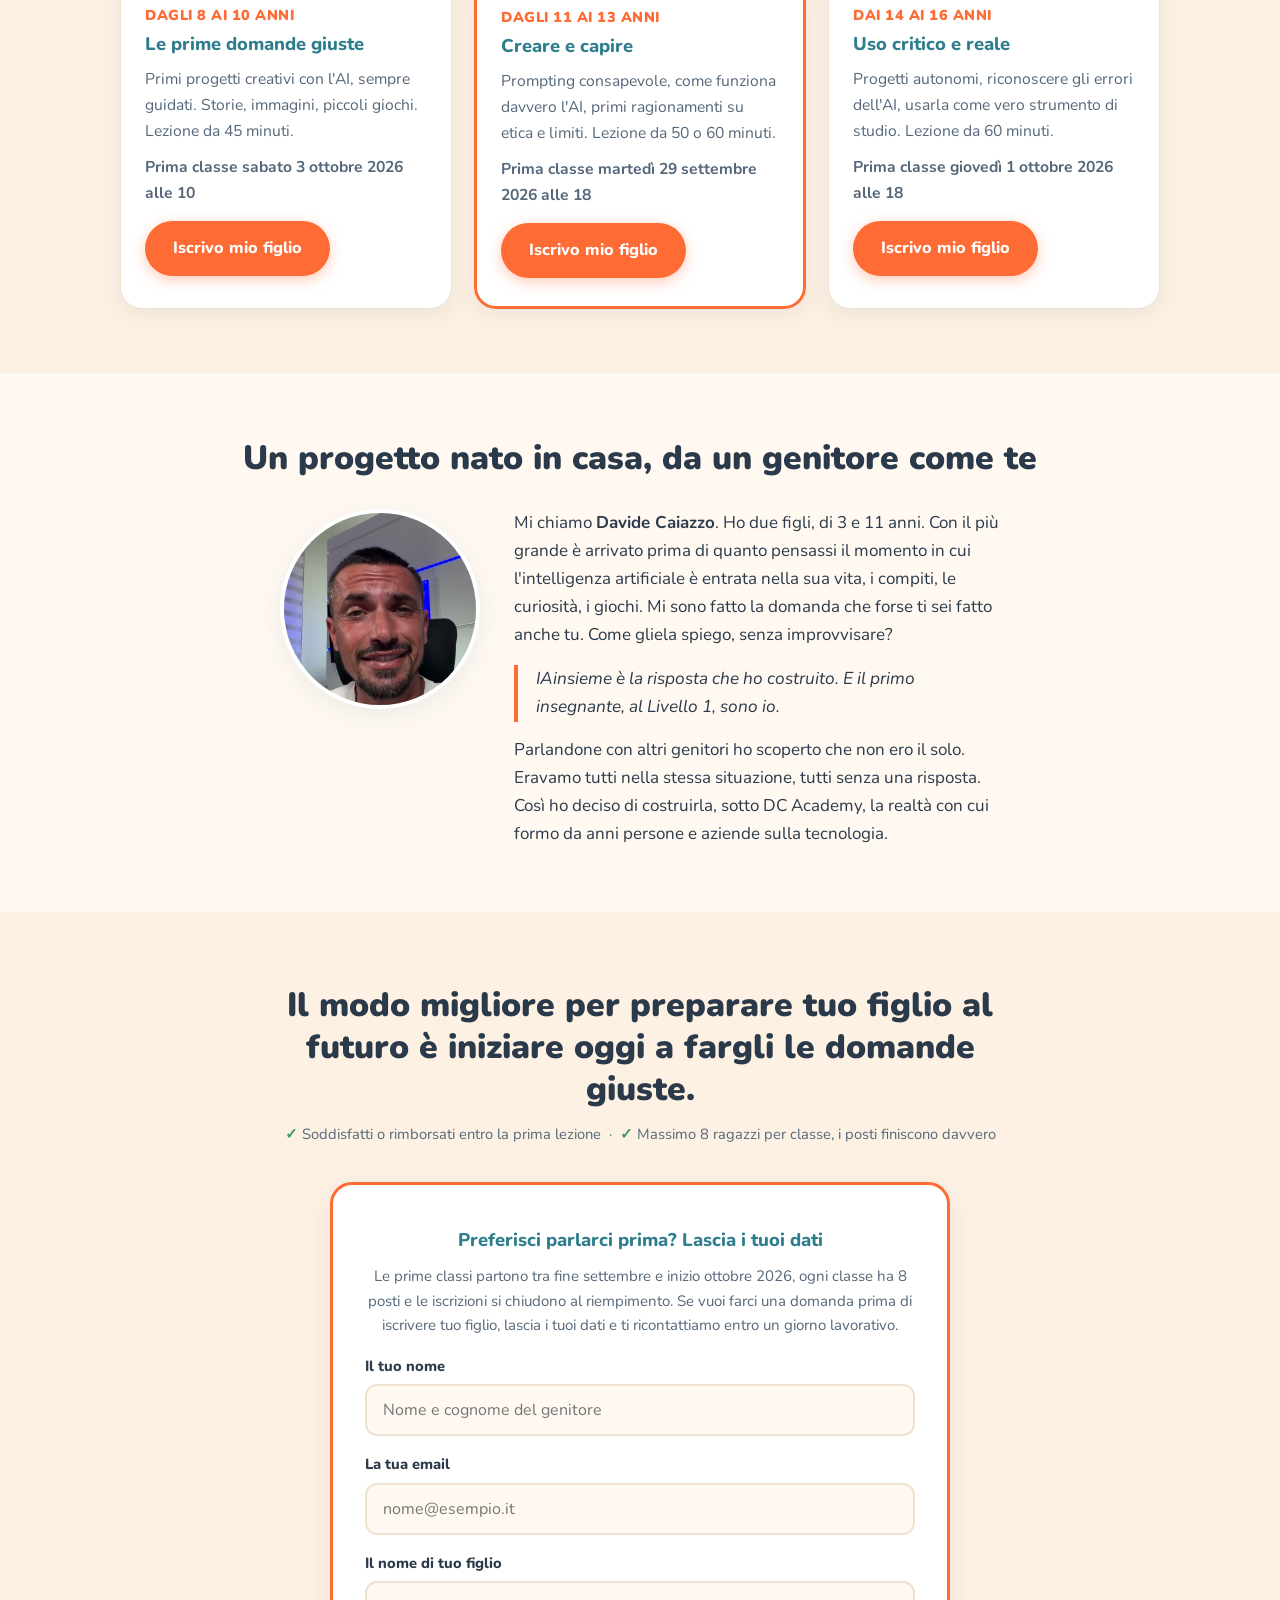
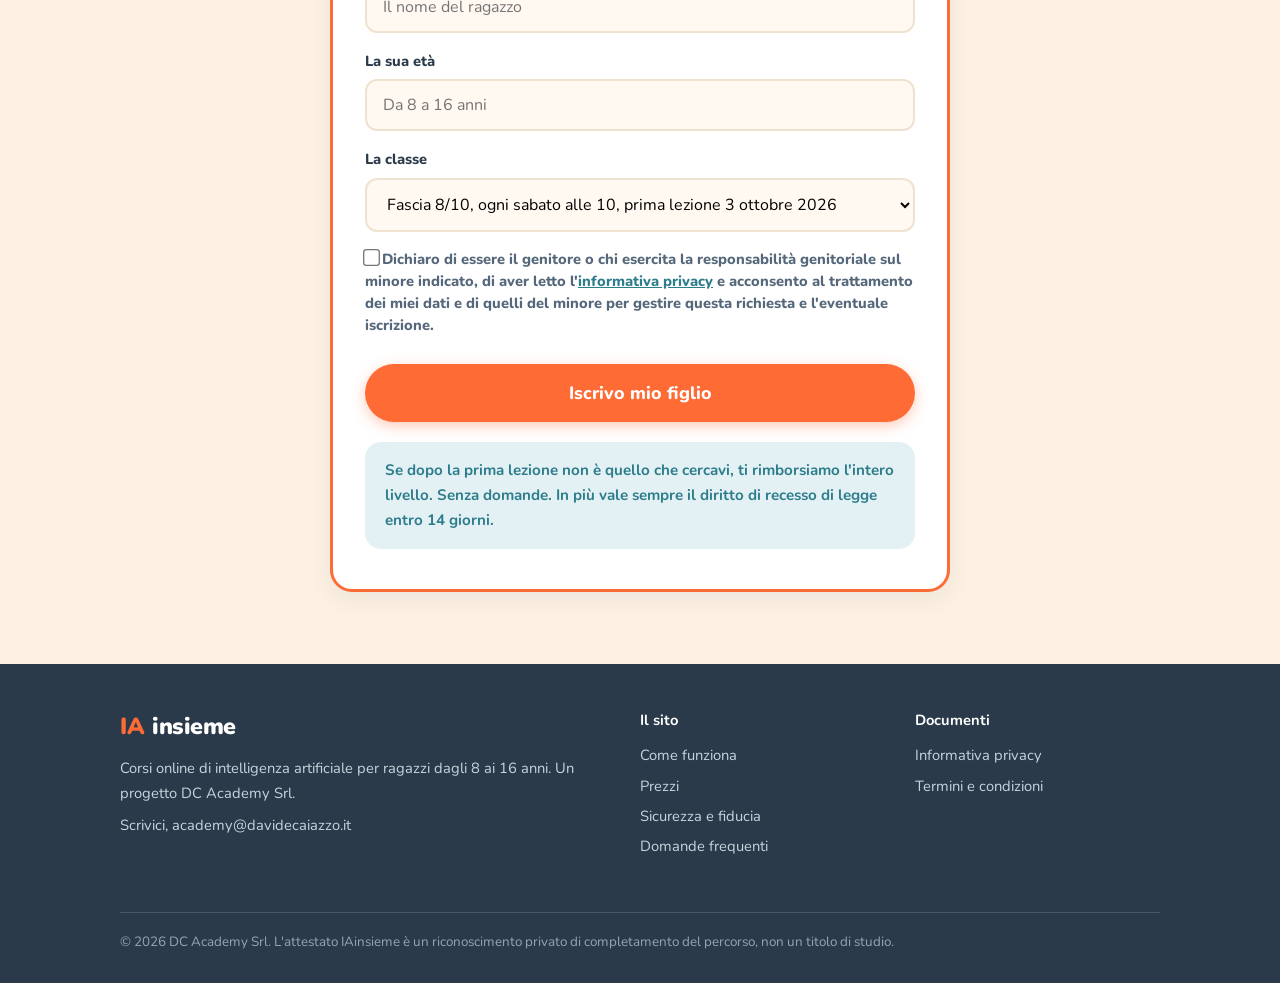
==== commit 7a190589: "Consenso form: esplicito anche per i dati del genitore, non solo del minore Co-Authored-By: Claude F" ====
--- a/index.html
+++ b/index.html
@@ -185,7 +185,7 @@
         </select>
         <label class="consenso">
           <input type="checkbox" name="consensoprivacy" required>
-          <span>Dichiaro di essere il genitore o chi esercita la responsabilità genitoriale sul minore indicato, di aver letto l'<a href="privacy.html" target="_blank">informativa privacy</a> e acconsento al trattamento dei dati del minore per gestire questa richiesta e l'eventuale iscrizione.</span>
+          <span>Dichiaro di essere il genitore o chi esercita la responsabilità genitoriale sul minore indicato, di aver letto l'<a href="privacy.html" target="_blank">informativa privacy</a> e acconsento al trattamento dei miei dati e di quelli del minore per gestire questa richiesta e l'eventuale iscrizione.</span>
         </label>
         <button type="submit" class="btn grande">Iscrivo mio figlio</button>
       </form>
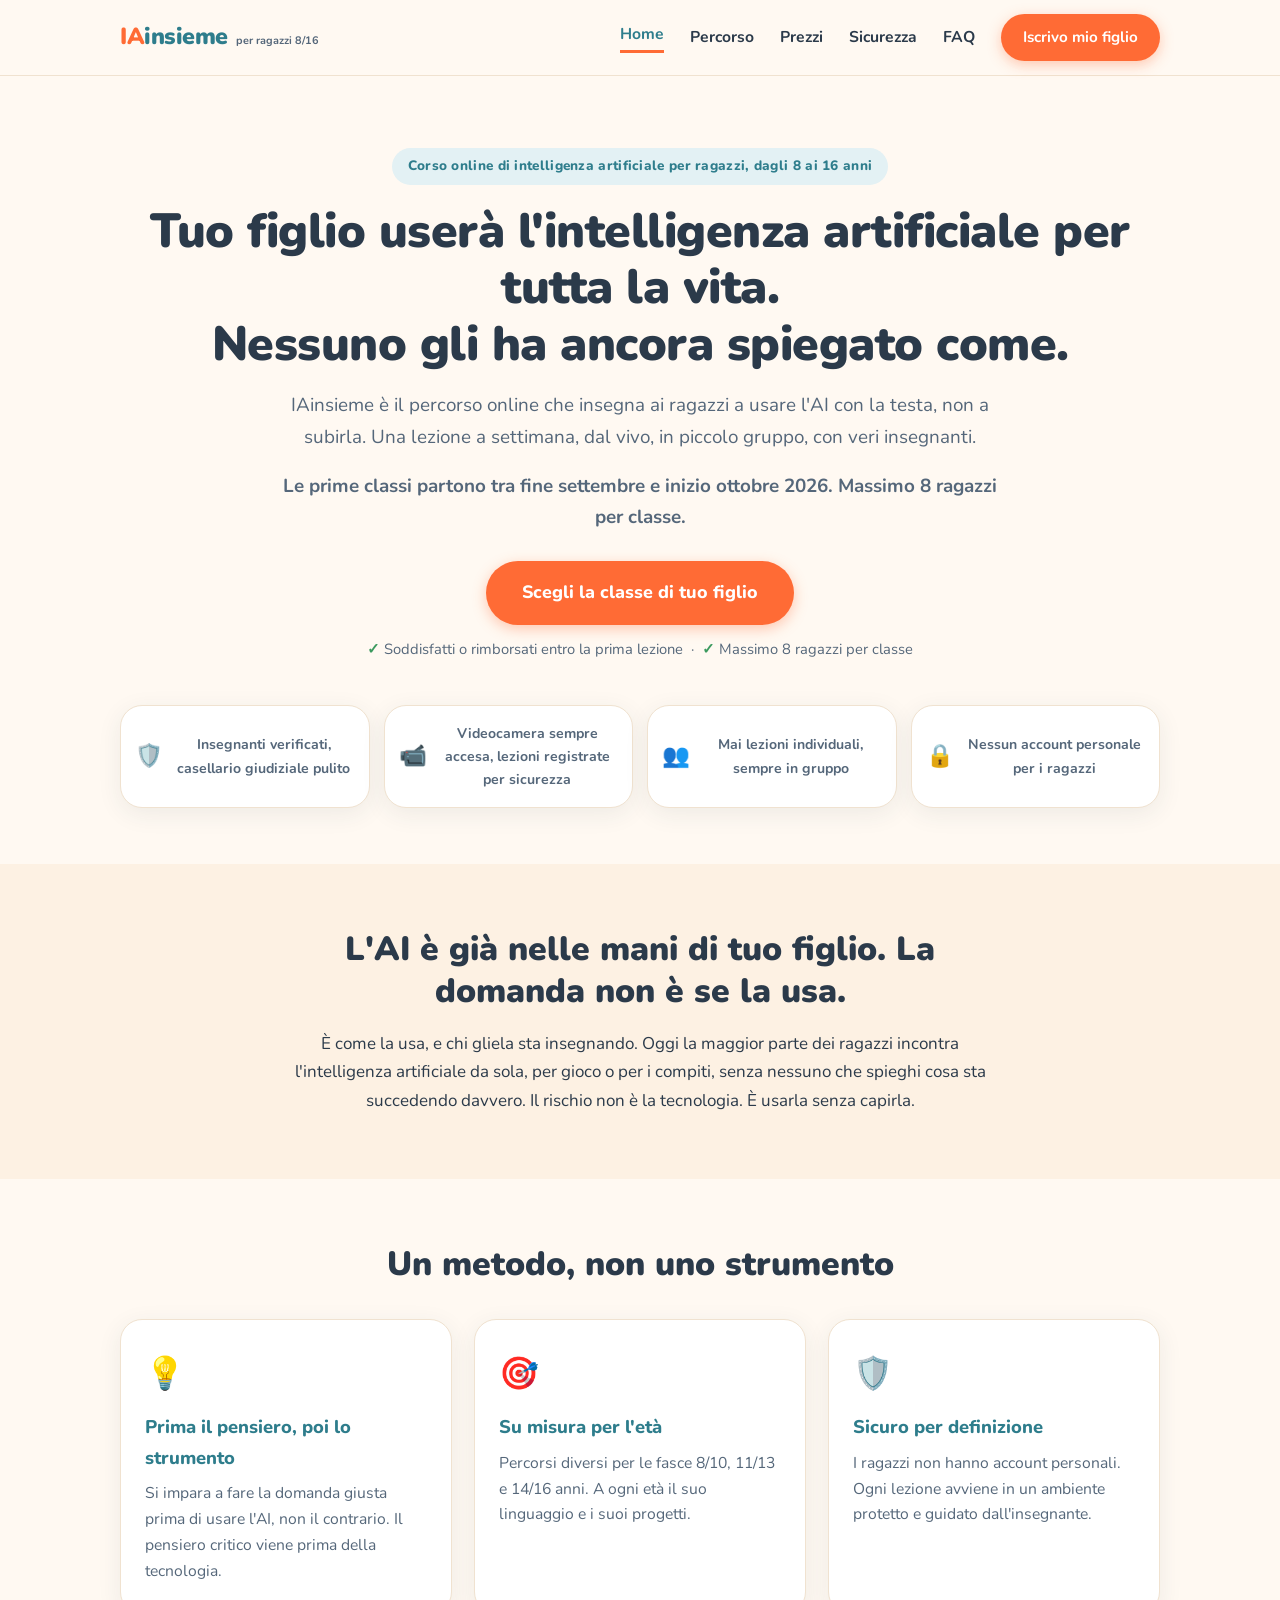
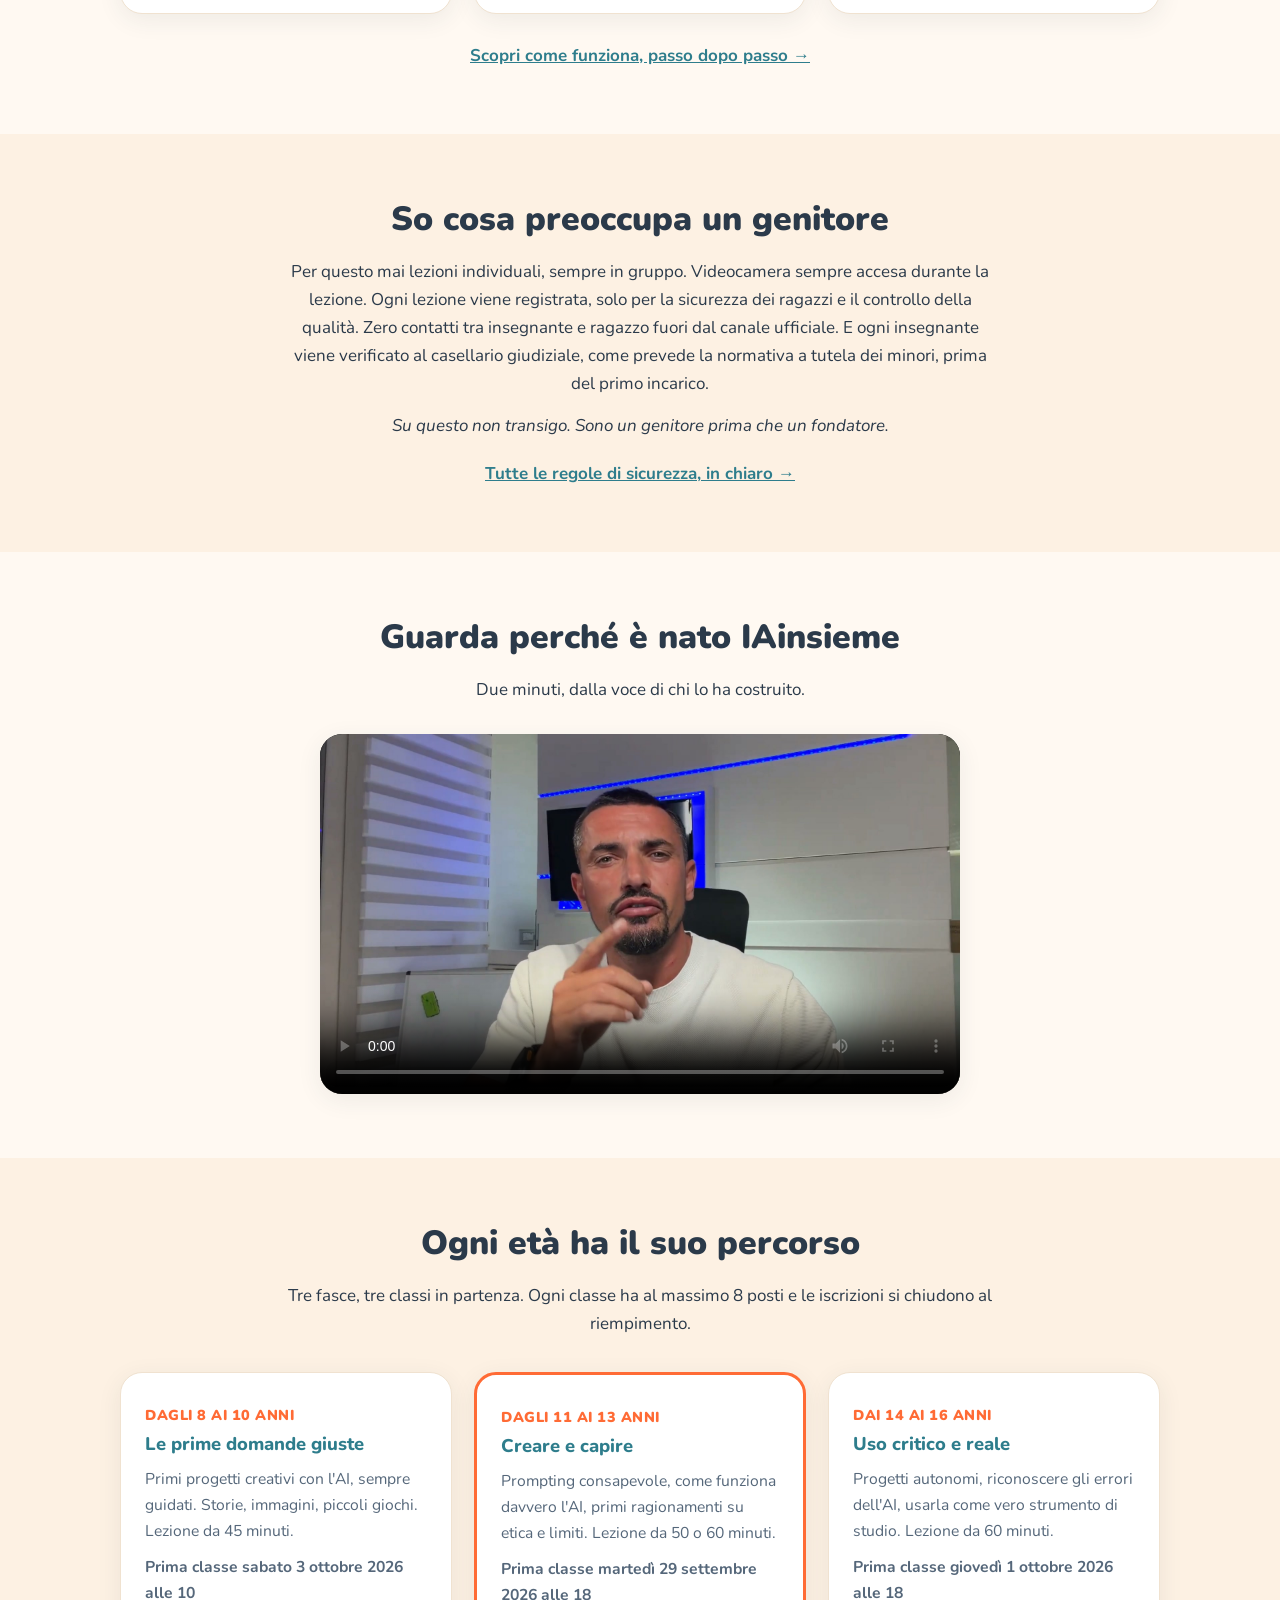
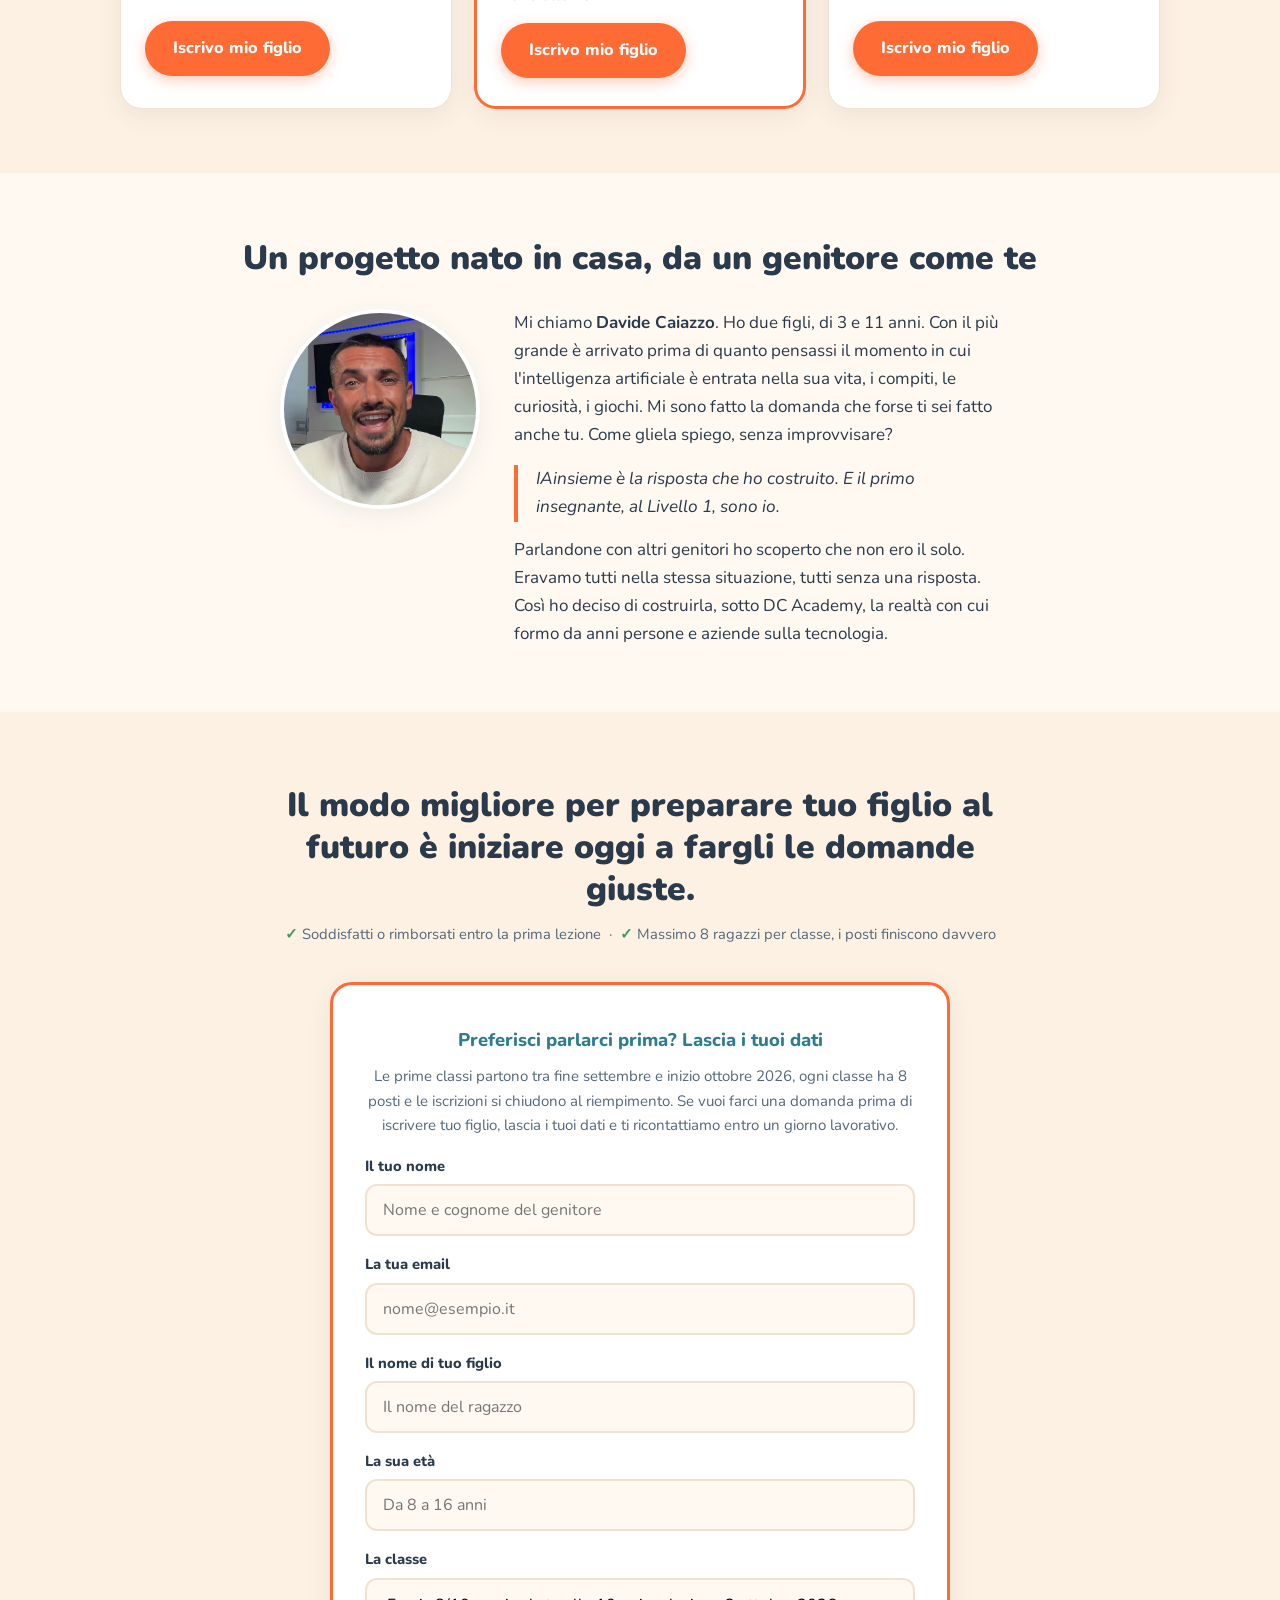
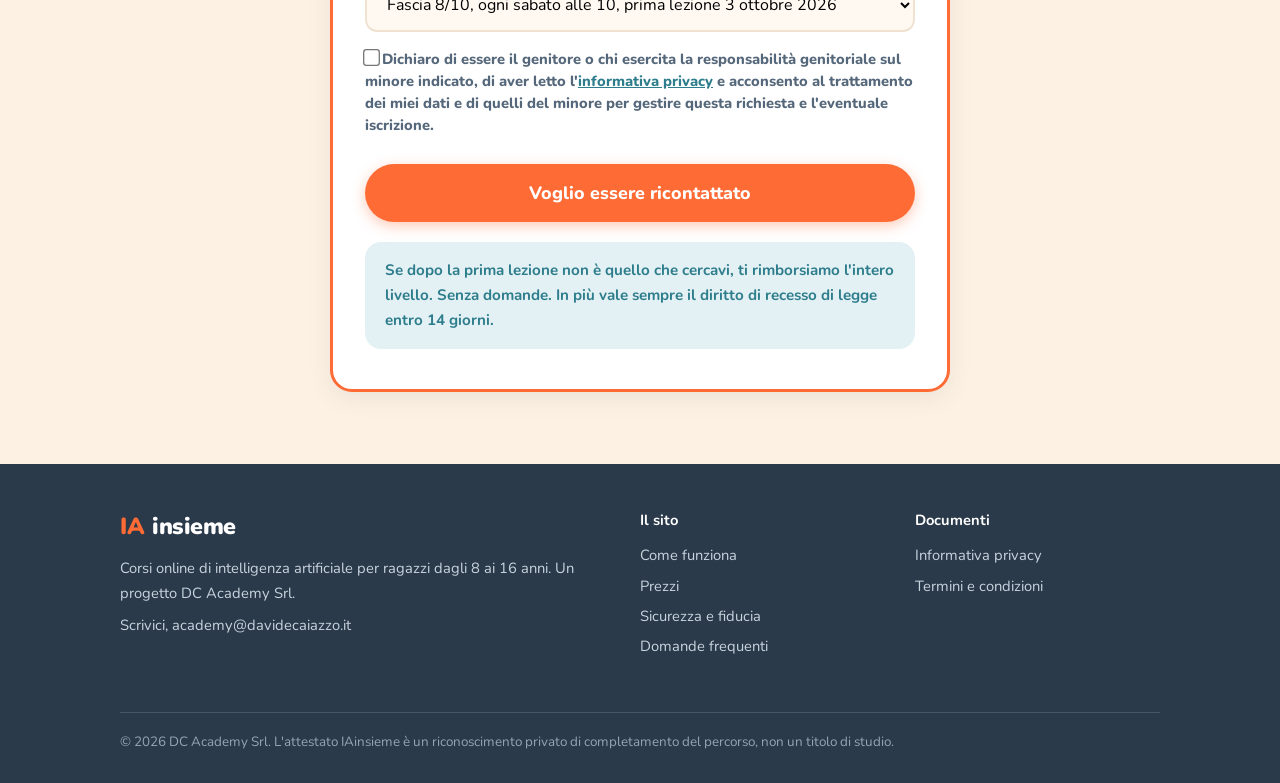
==== commit 490a807c: "Foto founder da nuovo video orizzontale (sorriso vero); bottone form contatto non più 'Iscrivo mio f" ====
--- a/index.html
+++ b/index.html
@@ -3,6 +3,10 @@
 <head>
 <meta charset="utf-8">
 <meta name="viewport" content="width=device-width, initial-scale=1">
+<link rel="icon" href="favicon.ico">
+<link rel="icon" href="favicon-32.png" sizes="32x32" type="image/png">
+<link rel="icon" href="favicon-16.png" sizes="16x16" type="image/png">
+<link rel="apple-touch-icon" href="apple-touch-icon.png">
 <title>IAinsieme, corsi di intelligenza artificiale per ragazzi dagli 8 ai 16 anni</title>
 <meta name="description" content="IAinsieme insegna ai ragazzi dagli 8 ai 16 anni a usare l'intelligenza artificiale con la testa. Lezioni dal vivo in piccolo gruppo, una a settimana, con veri insegnanti. Soddisfatti o rimborsati sulla prima lezione.">
 <link rel="canonical" href="https://iainsieme.davidecaiazzo.it/">
@@ -187,7 +191,7 @@
           <input type="checkbox" name="consensoprivacy" required>
           <span>Dichiaro di essere il genitore o chi esercita la responsabilità genitoriale sul minore indicato, di aver letto l'<a href="privacy.html" target="_blank">informativa privacy</a> e acconsento al trattamento dei miei dati e di quelli del minore per gestire questa richiesta e l'eventuale iscrizione.</span>
         </label>
-        <button type="submit" class="btn grande">Iscrivo mio figlio</button>
+        <button type="submit" class="btn grande">Voglio essere ricontattato</button>
       </form>
       <div class="garanzia">Se dopo la prima lezione non è quello che cercavi, ti rimborsiamo l'intero livello. Senza domande. In più vale sempre il diritto di recesso di legge entro 14 giorni.</div>
     </div>
--- a/style.css
+++ b/style.css
@@ -187,9 +187,9 @@
 details.faq[open] summary::after { content: '–'; }
 details.faq .risposta { padding: 0 20px 18px; color: var(--ink-soft); font-size: .97rem; }
 
-/* Video founder reale, verticale 9/16, contenuto */
+/* Video founder reale, orizzontale 16/9 */
 .video-founder {
-  display: block; width: 100%; max-width: 315px; max-height: 560px;
+  display: block; width: 100%; max-width: 640px; aspect-ratio: 16 / 9;
   margin: 30px auto 0; border-radius: var(--radius);
   box-shadow: var(--shadow); background: #000;
 }
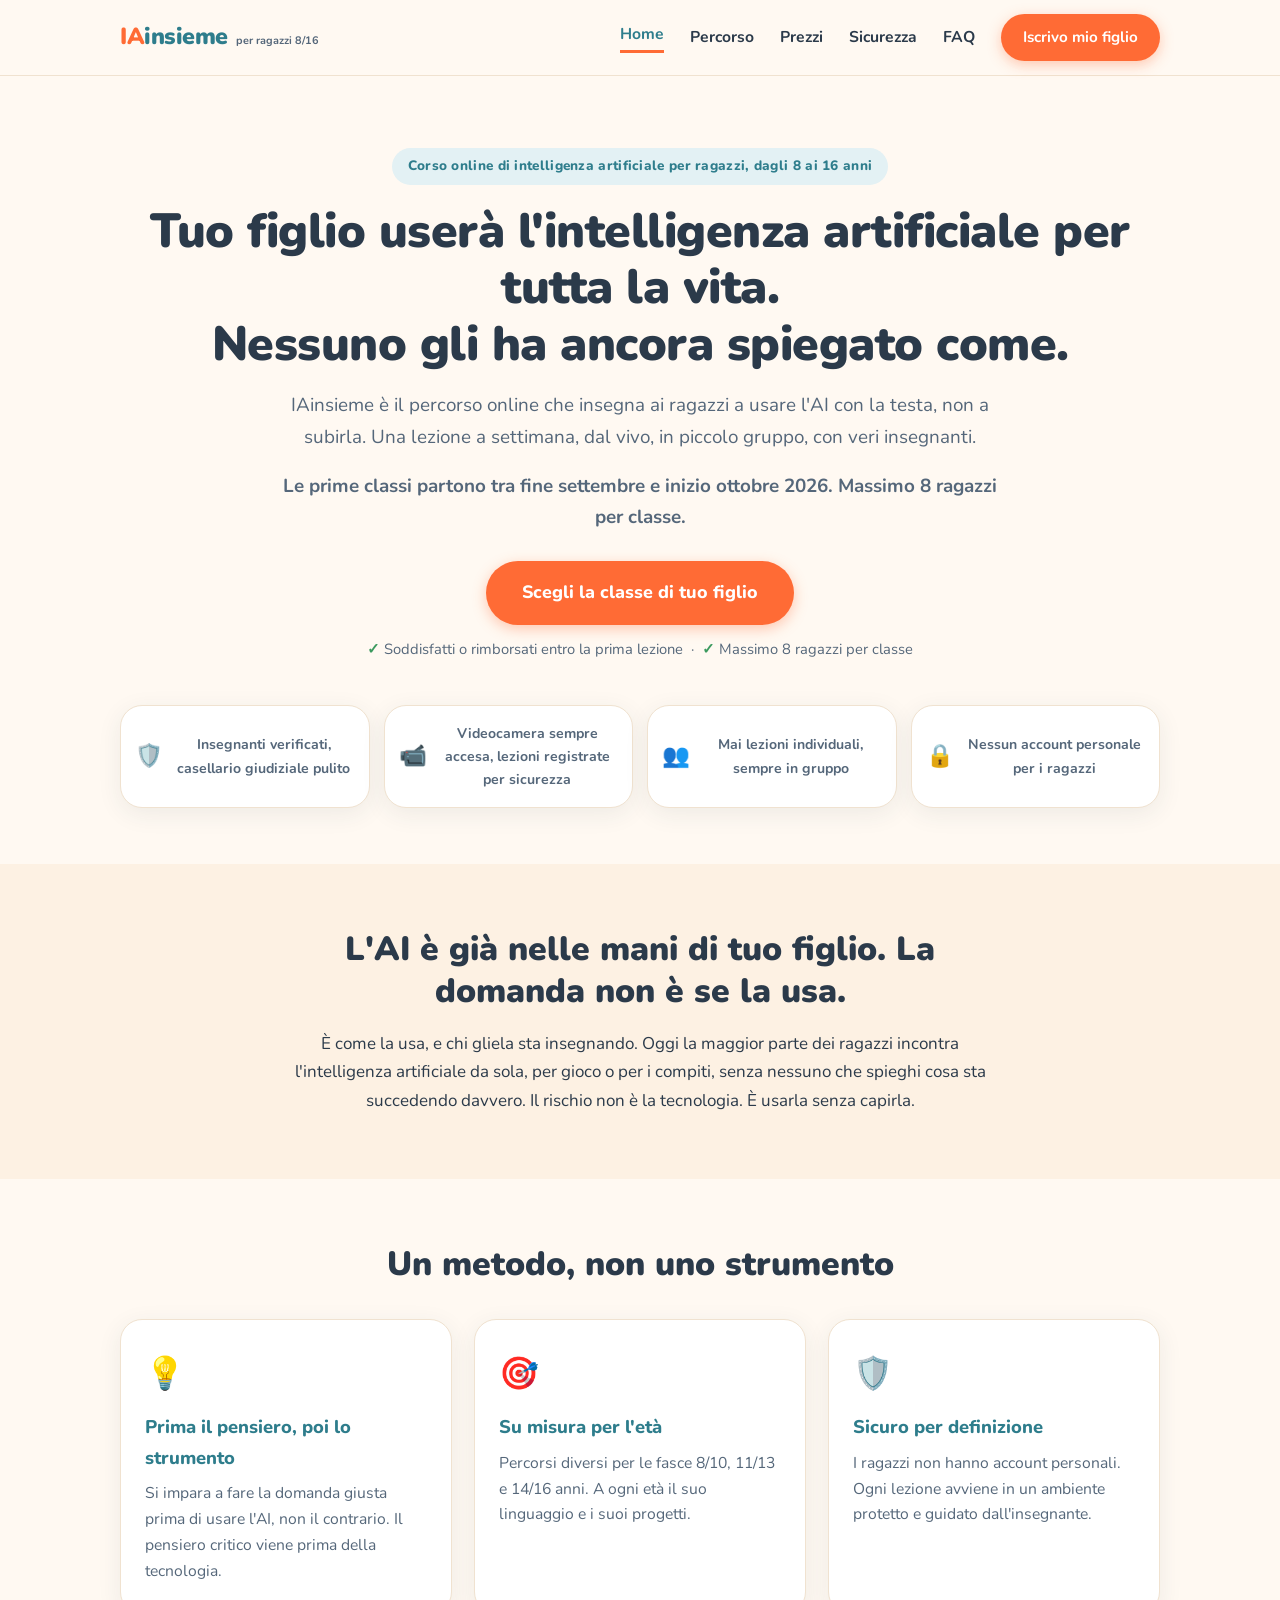
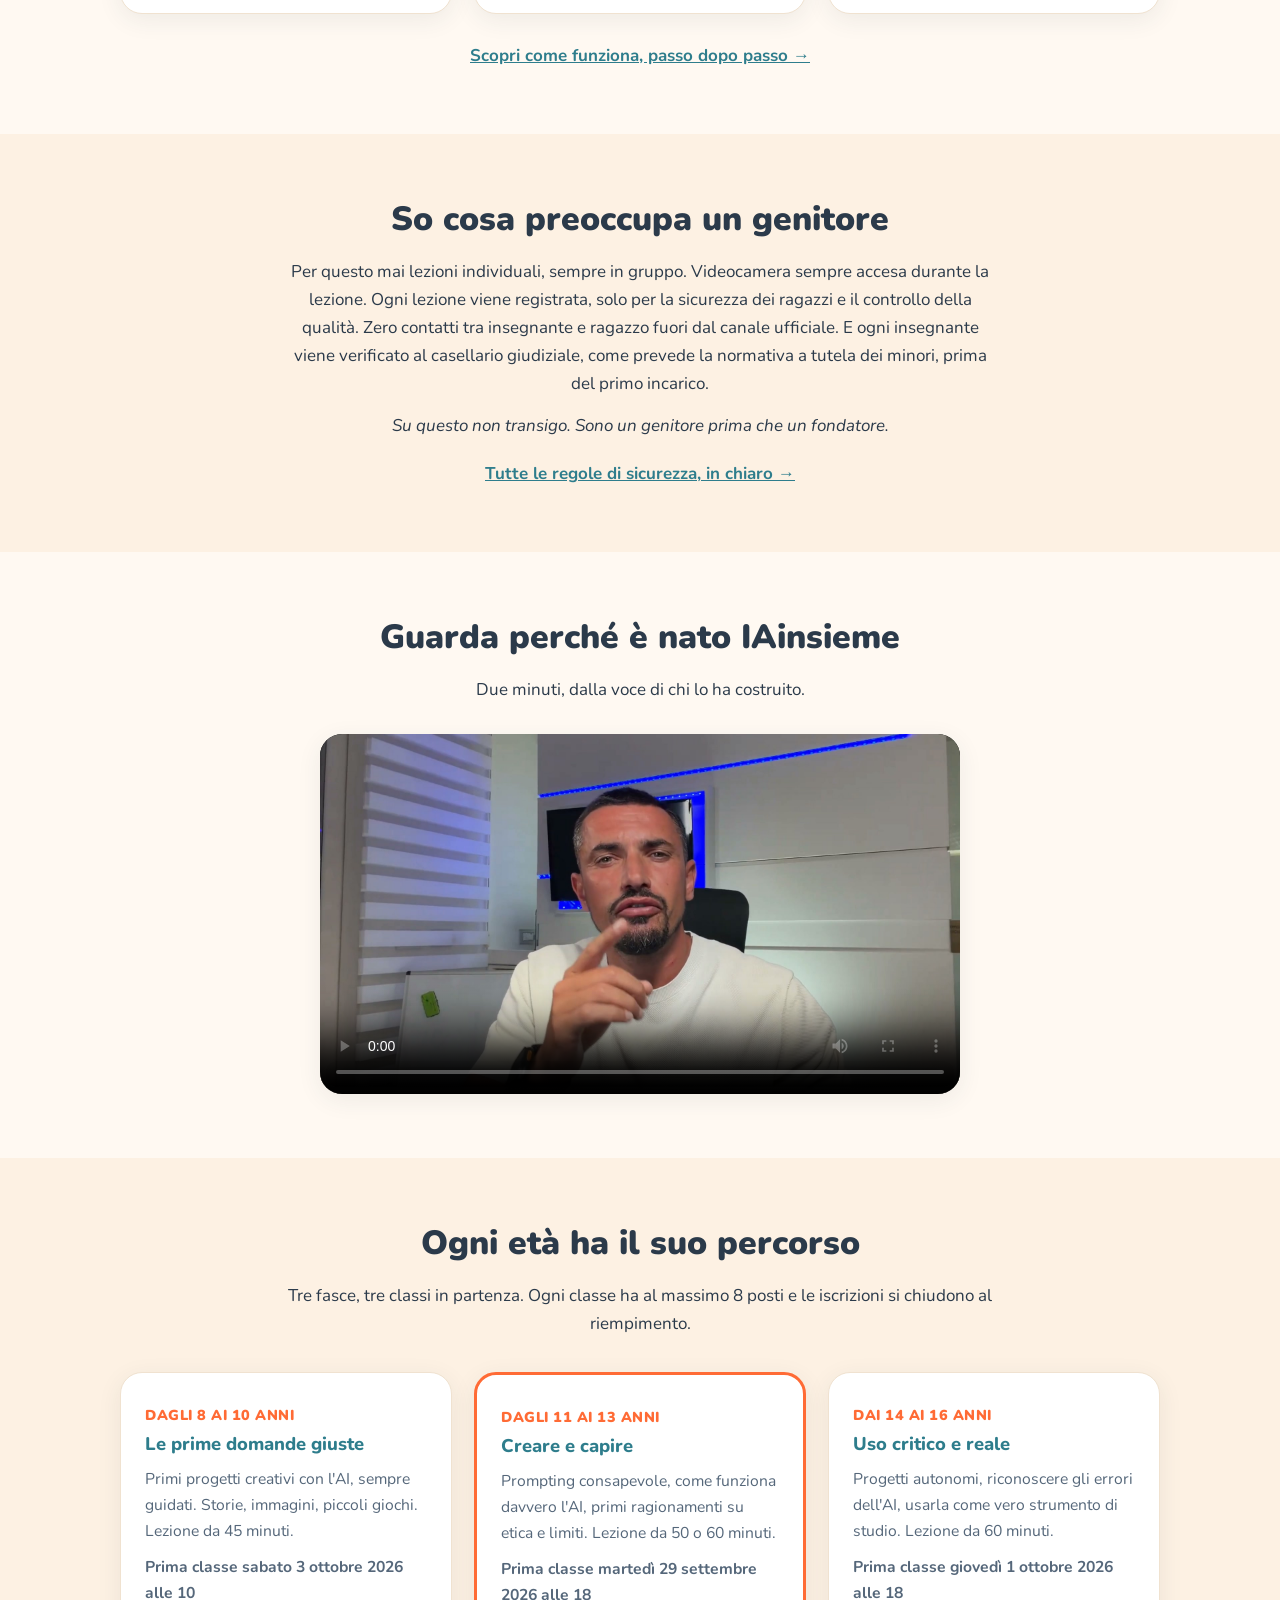
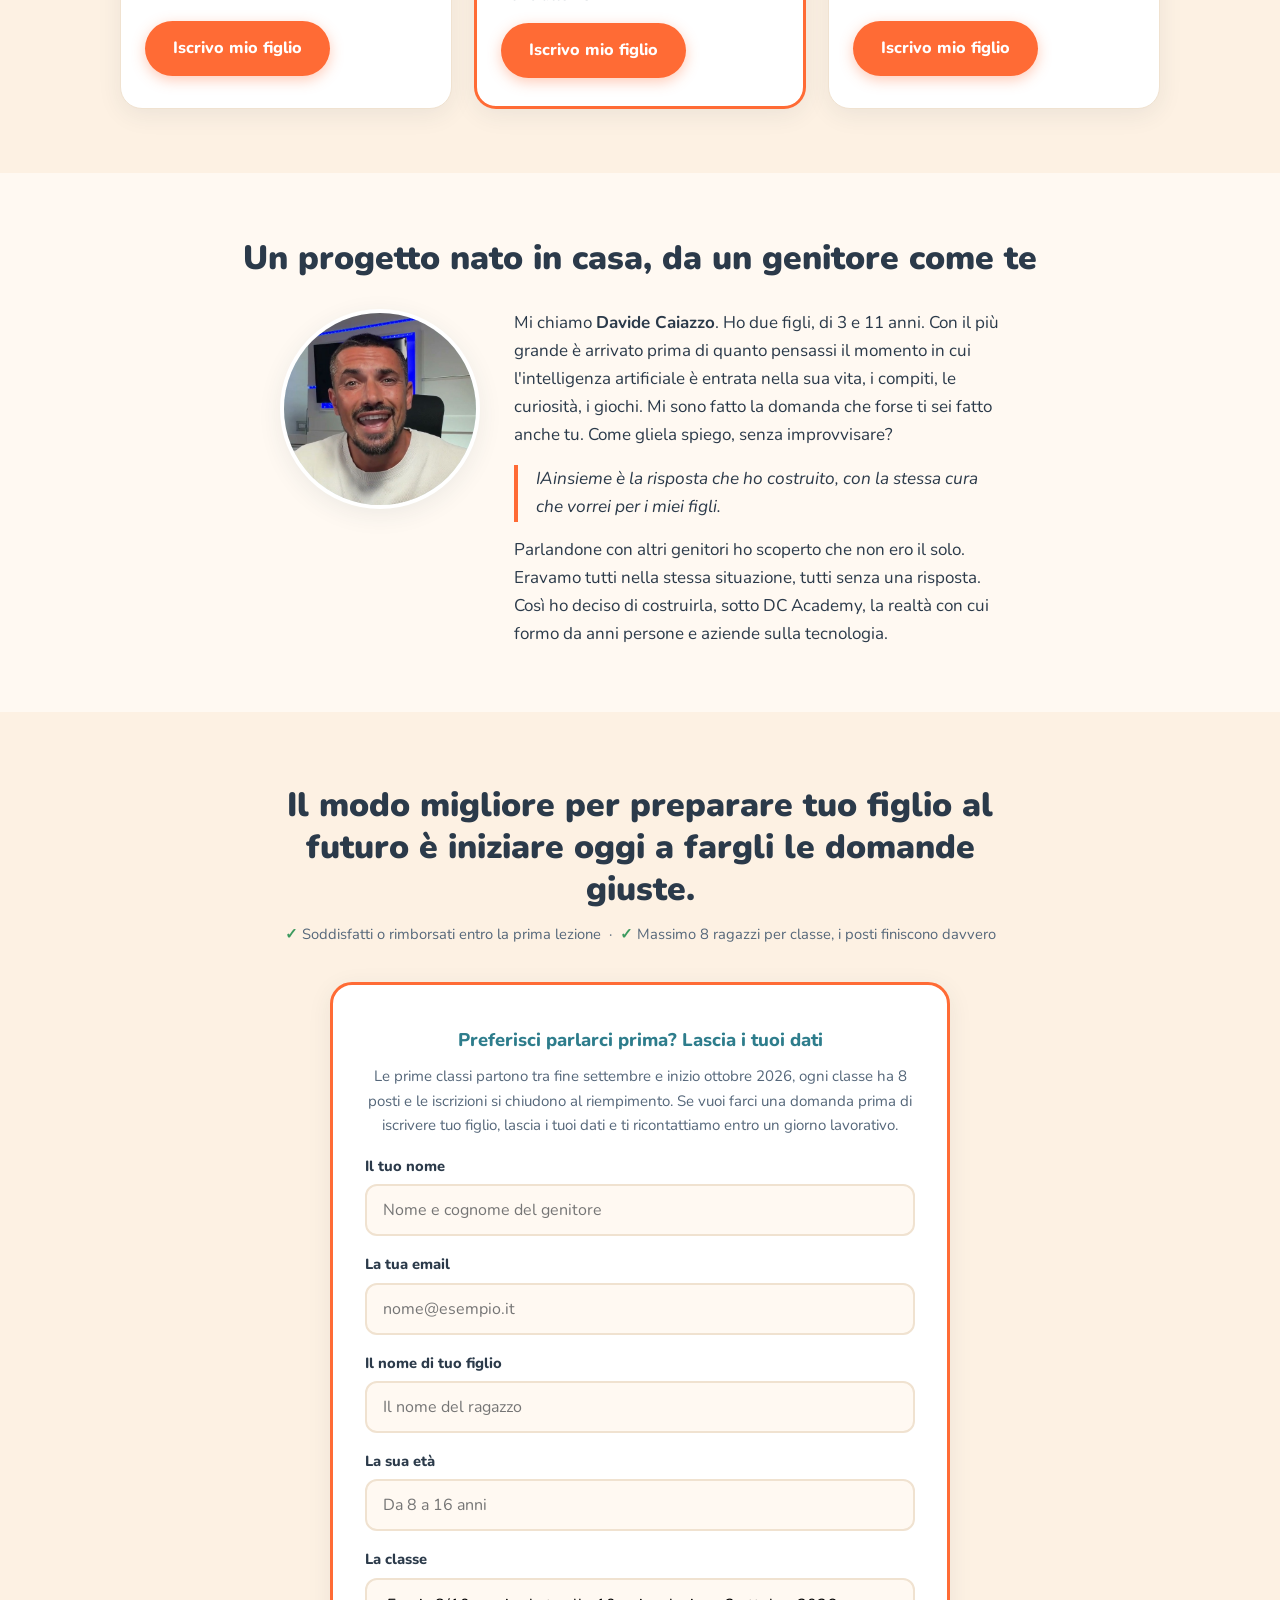
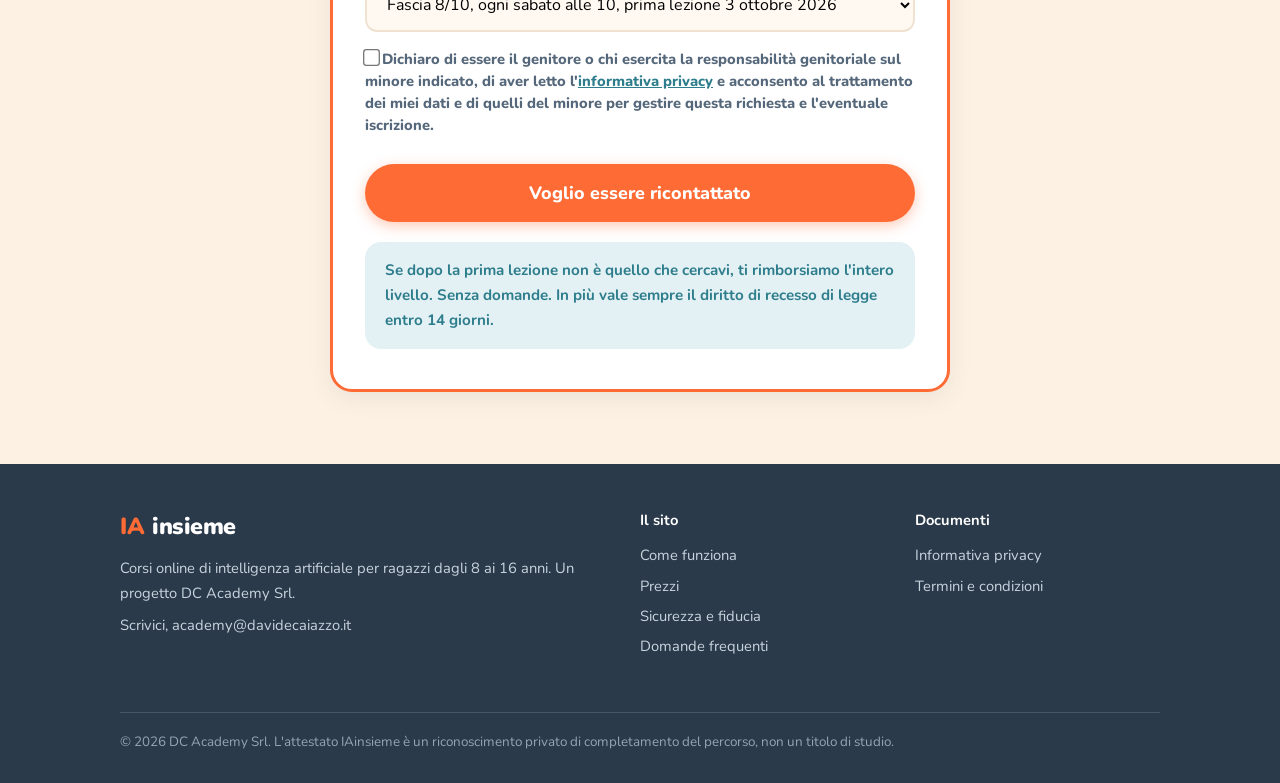
==== commit 50645f30: "Tolto impegno personale 'il primo insegnante sono io', mantenuto standard di verifica insegnanti fis" ====
--- a/index.html
+++ b/index.html
@@ -155,10 +155,10 @@
   <div class="container">
     <div class="centro"><h2>Un progetto nato in casa, da un genitore come te</h2></div>
     <div class="founder container narrow">
-      <div class="foto"><img src="media/davide-founder.jpg" alt="Davide Caiazzo, fondatore di IAinsieme e primo insegnante del Livello 1"></div>
+      <div class="foto"><img src="media/davide-founder.jpg" alt="Davide Caiazzo, fondatore di IAinsieme"></div>
       <div>
         <p>Mi chiamo <strong>Davide Caiazzo</strong>. Ho due figli, di 3 e 11 anni. Con il più grande è arrivato prima di quanto pensassi il momento in cui l'intelligenza artificiale è entrata nella sua vita, i compiti, le curiosità, i giochi. Mi sono fatto la domanda che forse ti sei fatto anche tu. Come gliela spiego, senza improvvisare?</p>
-        <blockquote>IAinsieme è la risposta che ho costruito. E il primo insegnante, al Livello 1, sono io.</blockquote>
+        <blockquote>IAinsieme è la risposta che ho costruito, con la stessa cura che vorrei per i miei figli.</blockquote>
         <p style="margin-top:14px">Parlandone con altri genitori ho scoperto che non ero il solo. Eravamo tutti nella stessa situazione, tutti senza una risposta. Così ho deciso di costruirla, sotto DC Academy, la realtà con cui formo da anni persone e aziende sulla tecnologia.</p>
       </div>
     </div>
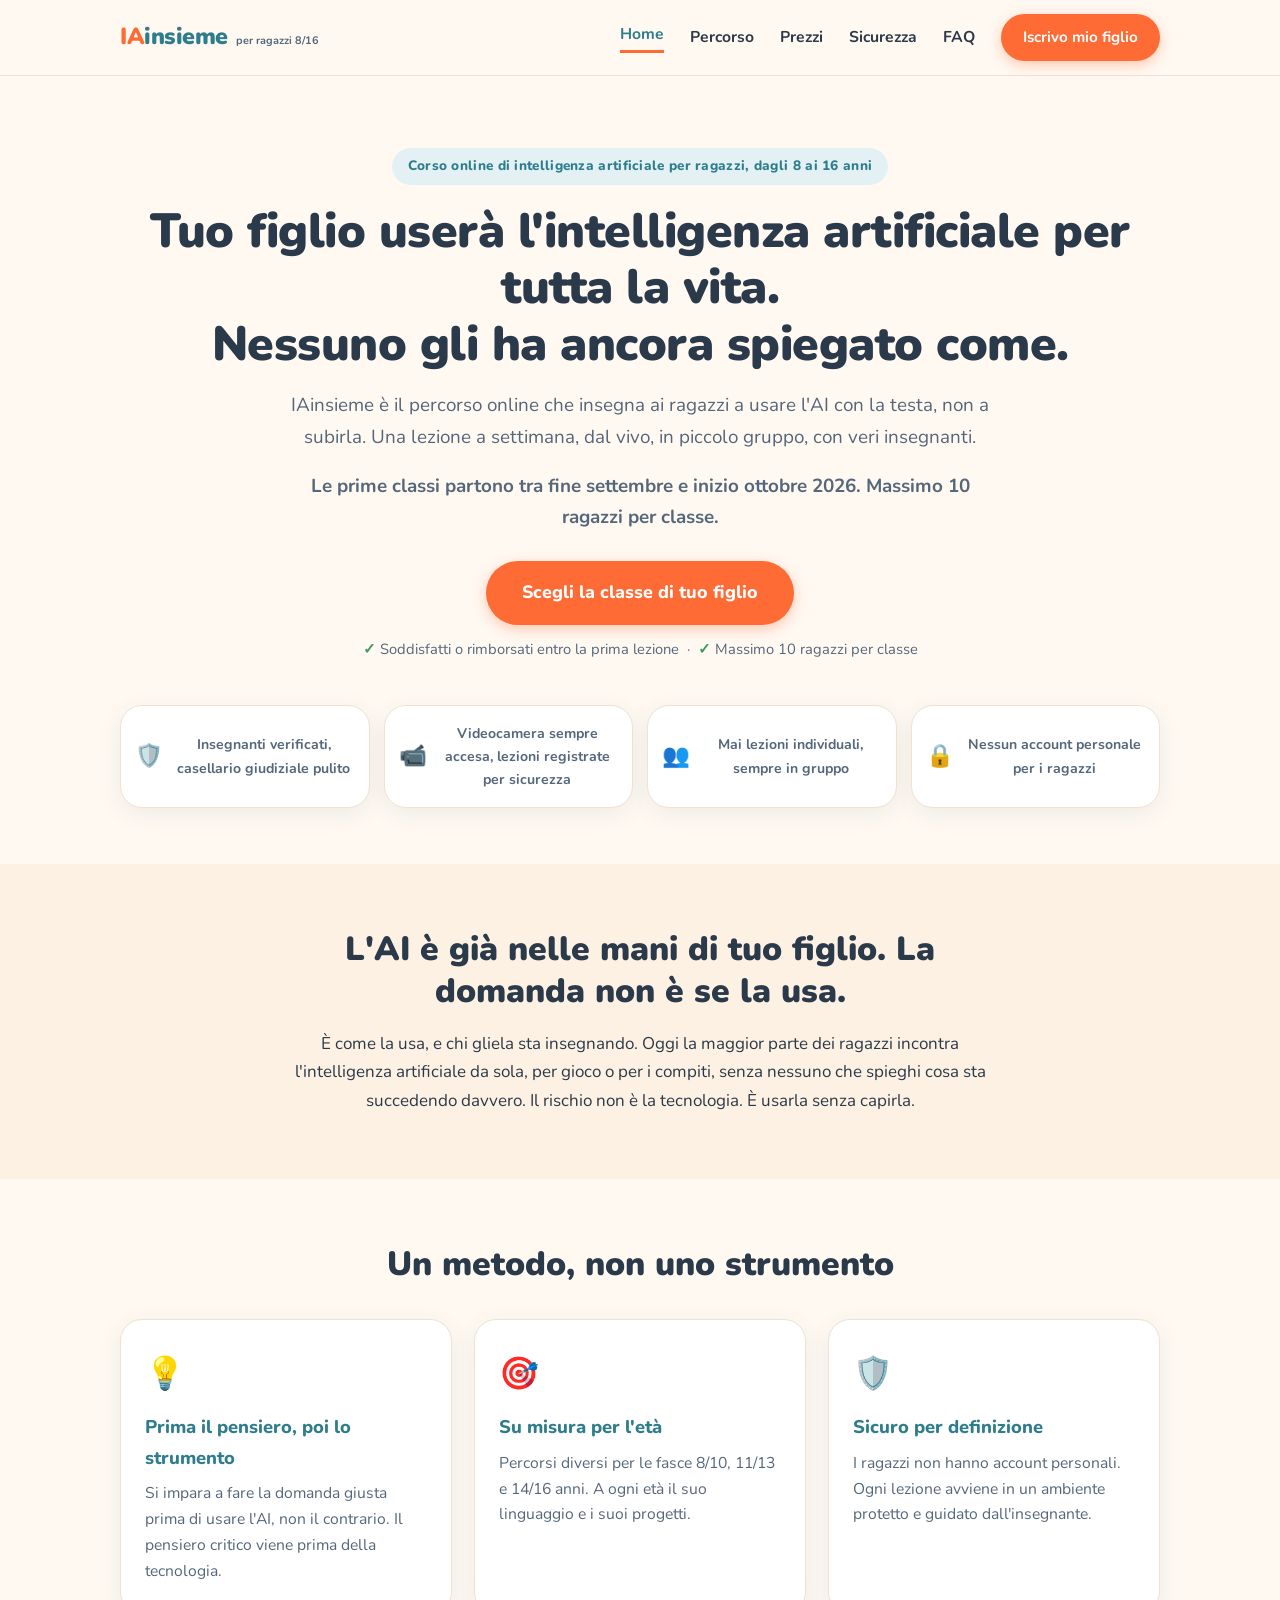
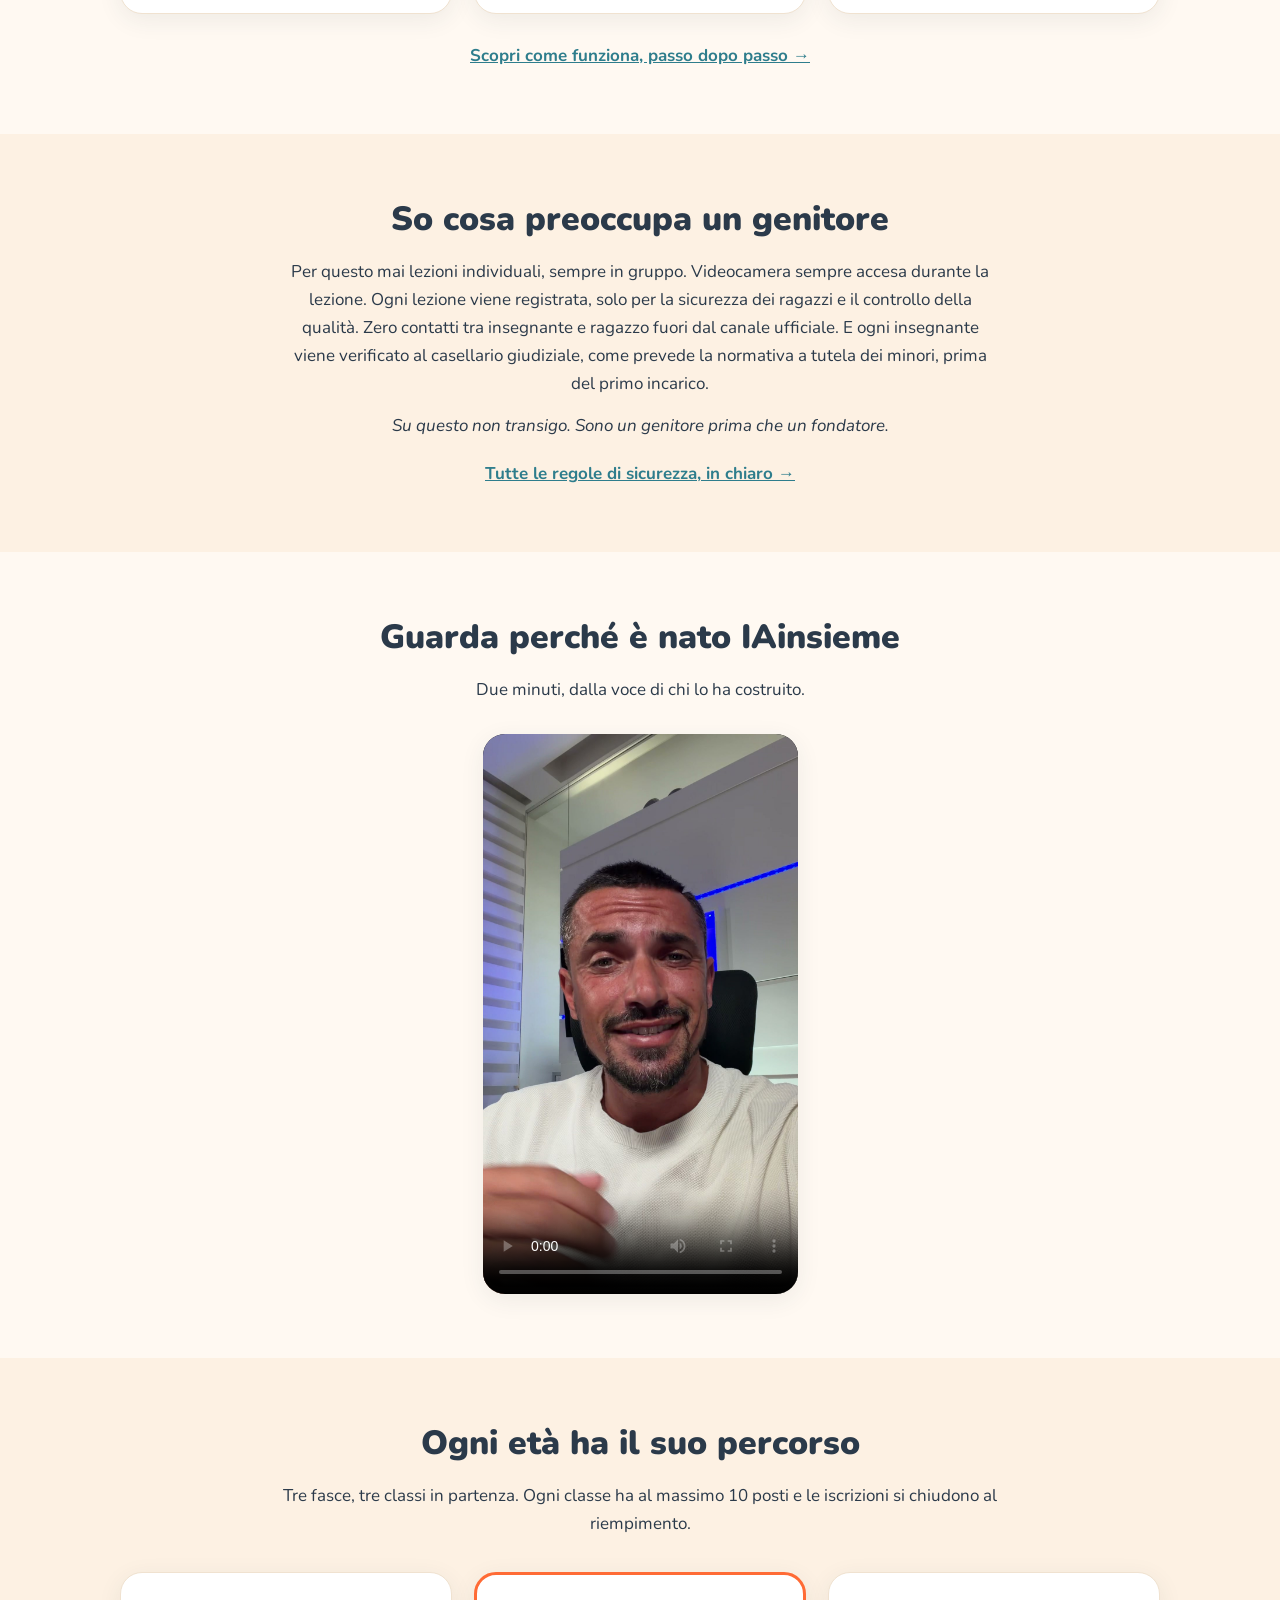
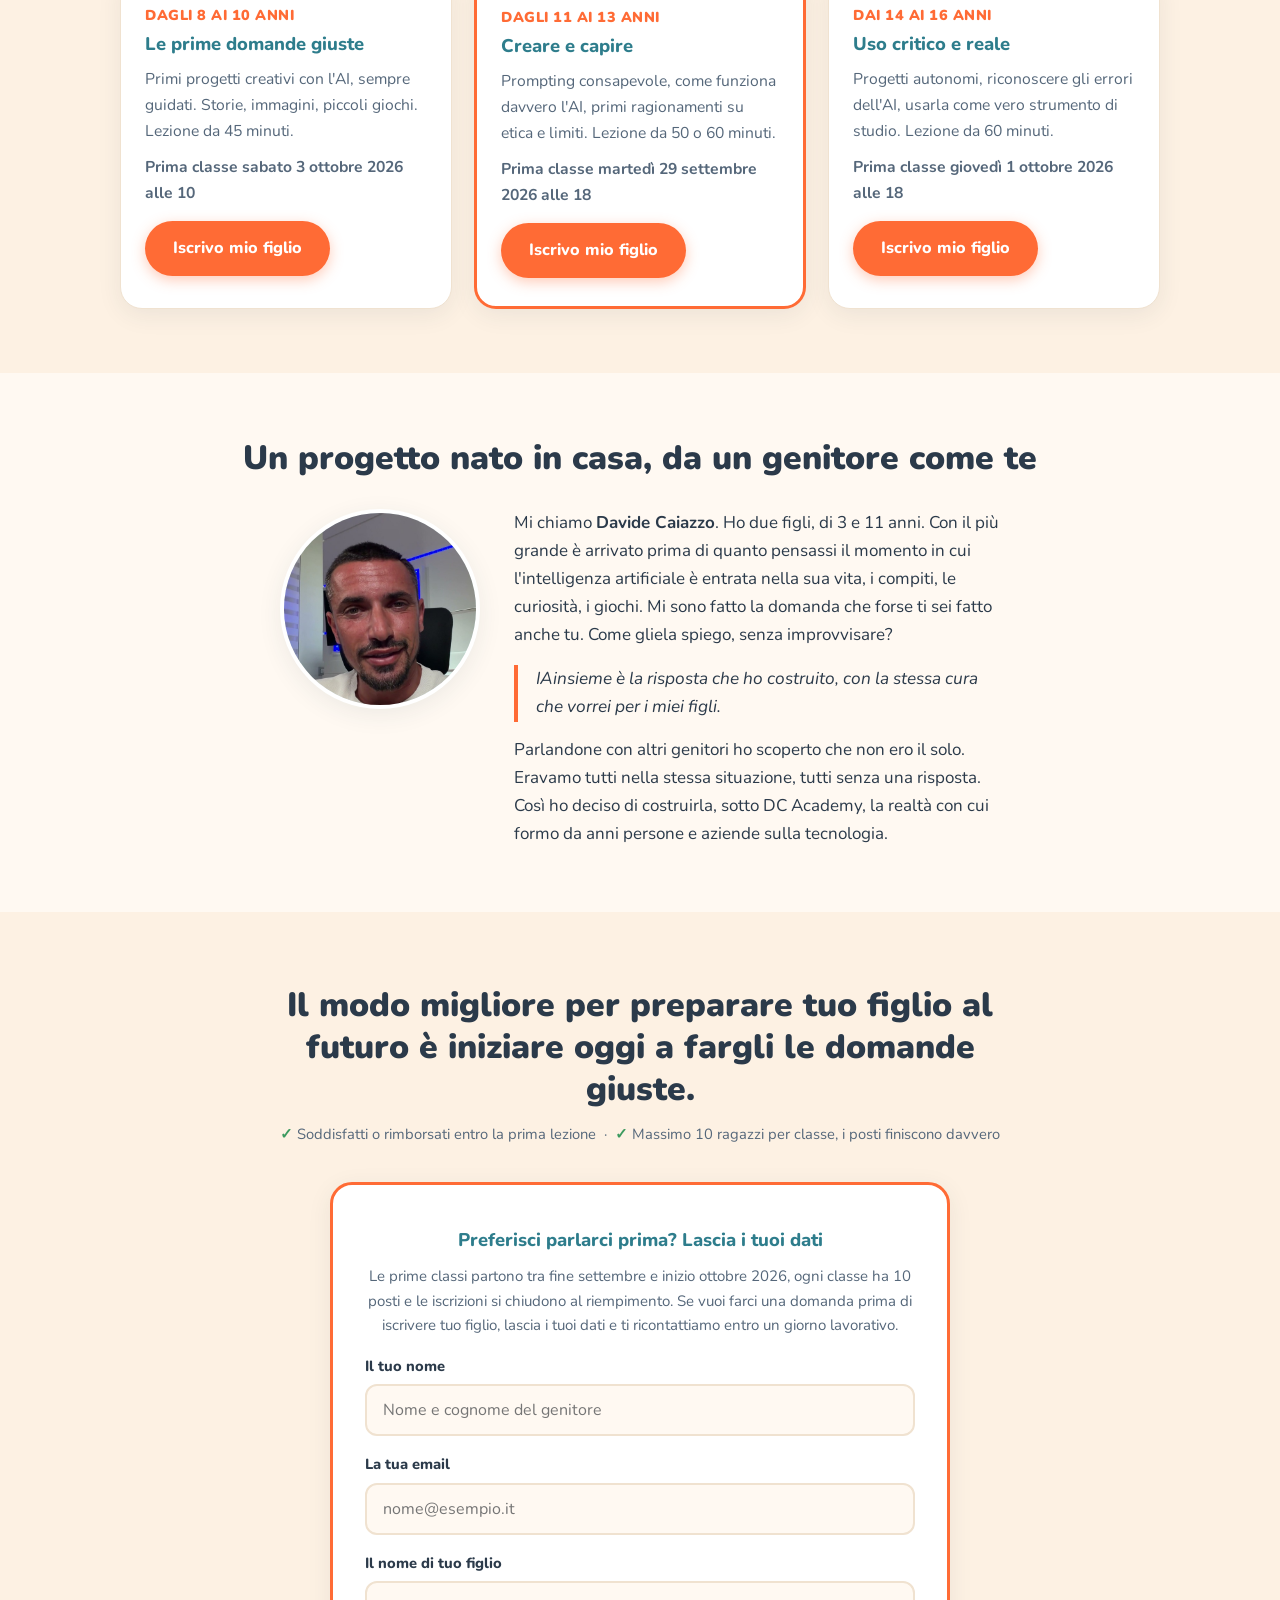
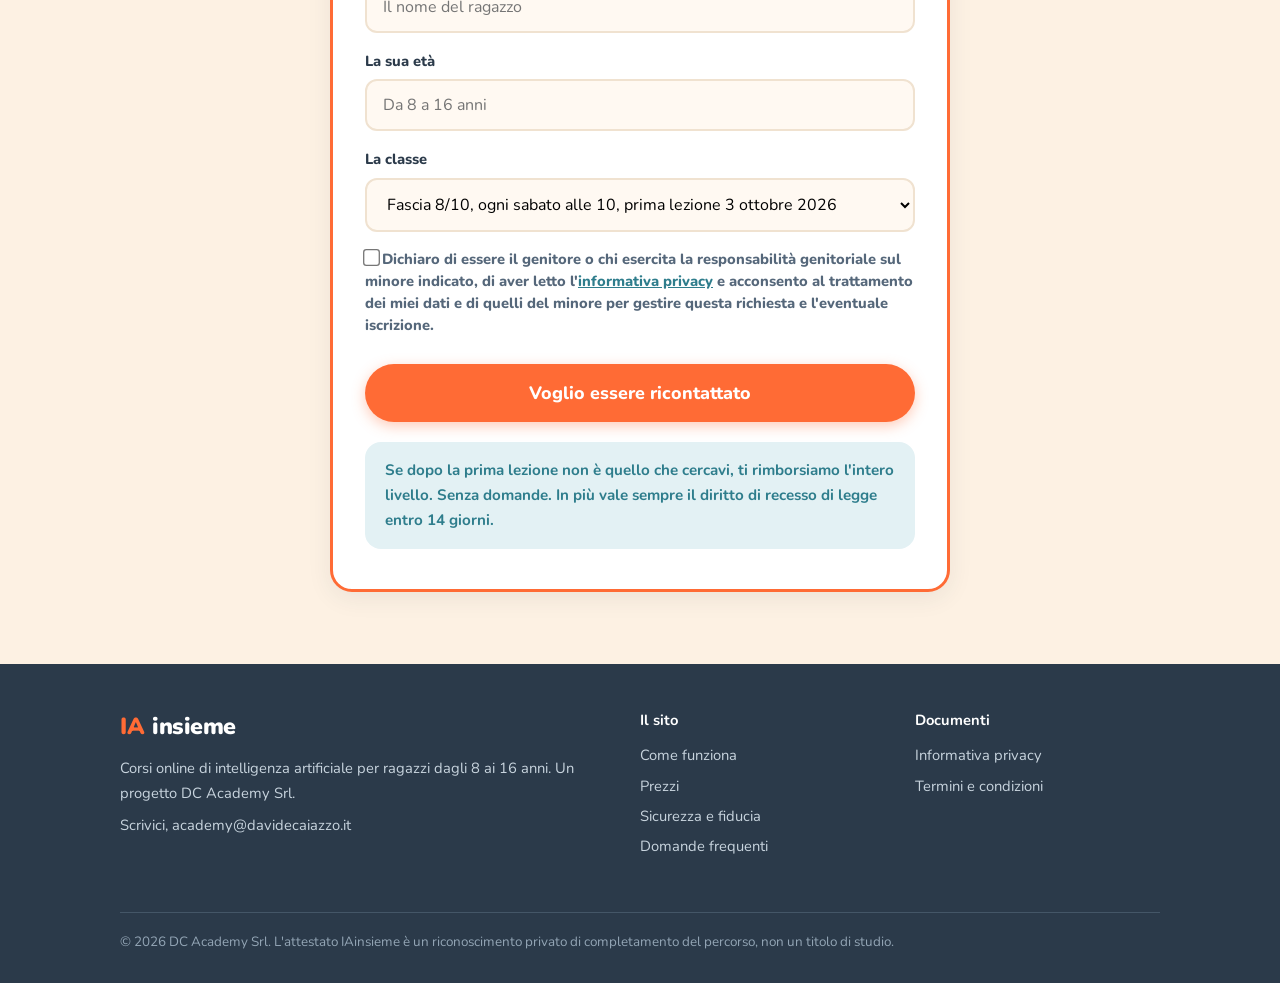
==== commit 31493b5a: "Classe massima da 8 a 10 ragazzi (prezzo invariato 249e, un solo insegnante): aggiornato sito e ads" ====
--- a/index.html
+++ b/index.html
@@ -58,9 +58,9 @@
     <span class="occhiello">Corso online di intelligenza artificiale per ragazzi, dagli 8 ai 16 anni</span>
     <h1>Tuo figlio userà l'intelligenza artificiale per tutta la vita.<br>Nessuno gli ha ancora spiegato come.</h1>
     <p class="sottotitolo container narrow">IAinsieme è il percorso online che insegna ai ragazzi a usare l'AI con la testa, non a subirla. Una lezione a settimana, dal vivo, in piccolo gruppo, con veri insegnanti.</p>
-    <p class="sottotitolo container narrow"><strong>Le prime classi partono tra fine settembre e inizio ottobre 2026. Massimo 8 ragazzi per classe.</strong></p>
+    <p class="sottotitolo container narrow"><strong>Le prime classi partono tra fine settembre e inizio ottobre 2026. Massimo 10 ragazzi per classe.</strong></p>
     <a href="#fasce" class="btn grande">Scegli la classe di tuo figlio</a>
-    <p class="microcopy"><span class="check">✓</span> Soddisfatti o rimborsati entro la prima lezione &nbsp;·&nbsp; <span class="check">✓</span> Massimo 8 ragazzi per classe</p>
+    <p class="microcopy"><span class="check">✓</span> Soddisfatti o rimborsati entro la prima lezione &nbsp;·&nbsp; <span class="check">✓</span> Massimo 10 ragazzi per classe</p>
     <div class="fiducia">
       <div><span class="icona">🛡️</span> Insegnanti verificati, casellario giudiziale pulito</div>
       <div><span class="icona">📹</span> Videocamera sempre accesa, lezioni registrate per sicurezza</div>
@@ -124,7 +124,7 @@
 <section class="alt" id="fasce">
   <div class="container">
     <div class="centro"><h2>Ogni età ha il suo percorso</h2>
-    <p class="container narrow">Tre fasce, tre classi in partenza. Ogni classe ha al massimo 8 posti e le iscrizioni si chiudono al riempimento.</p></div>
+    <p class="container narrow">Tre fasce, tre classi in partenza. Ogni classe ha al massimo 10 posti e le iscrizioni si chiudono al riempimento.</p></div>
     <div class="griglia tre">
       <div class="card">
         <span class="eta">DAGLI 8 AI 10 ANNI</span>
@@ -168,10 +168,10 @@
 <section class="cta-finale" id="iscriviti">
   <div class="container">
     <h2>Il modo migliore per preparare tuo figlio al futuro è iniziare oggi a fargli le domande giuste.</h2>
-    <p class="microcopy"><span class="check">✓</span> Soddisfatti o rimborsati entro la prima lezione &nbsp;·&nbsp; <span class="check">✓</span> Massimo 8 ragazzi per classe, i posti finiscono davvero</p>
+    <p class="microcopy"><span class="check">✓</span> Soddisfatti o rimborsati entro la prima lezione &nbsp;·&nbsp; <span class="check">✓</span> Massimo 10 ragazzi per classe, i posti finiscono davvero</p>
     <div class="iscriviti-box" style="text-align:left">
       <h3 style="text-align:center">Preferisci parlarci prima? Lascia i tuoi dati</h3>
-      <p style="font-size:.94rem;color:var(--ink-soft);text-align:center">Le prime classi partono tra fine settembre e inizio ottobre 2026, ogni classe ha 8 posti e le iscrizioni si chiudono al riempimento. Se vuoi farci una domanda prima di iscrivere tuo figlio, lascia i tuoi dati e ti ricontattiamo entro un giorno lavorativo.</p>
+      <p style="font-size:.94rem;color:var(--ink-soft);text-align:center">Le prime classi partono tra fine settembre e inizio ottobre 2026, ogni classe ha 10 posti e le iscrizioni si chiudono al riempimento. Se vuoi farci una domanda prima di iscrivere tuo figlio, lascia i tuoi dati e ti ricontattiamo entro un giorno lavorativo.</p>
       <form onsubmit="return inviaIscrizione(this)">
         <label for="nome">Il tuo nome</label>
         <input id="nome" name="nome" type="text" required placeholder="Nome e cognome del genitore">
--- a/style.css
+++ b/style.css
@@ -187,9 +187,9 @@
 details.faq[open] summary::after { content: '–'; }
 details.faq .risposta { padding: 0 20px 18px; color: var(--ink-soft); font-size: .97rem; }
 
-/* Video founder reale, orizzontale 16/9 */
+/* Video founder reale, verticale 9/16, contenuto */
 .video-founder {
-  display: block; width: 100%; max-width: 640px; aspect-ratio: 16 / 9;
+  display: block; width: 100%; max-width: 315px; max-height: 560px;
   margin: 30px auto 0; border-radius: var(--radius);
   box-shadow: var(--shadow); background: #000;
 }
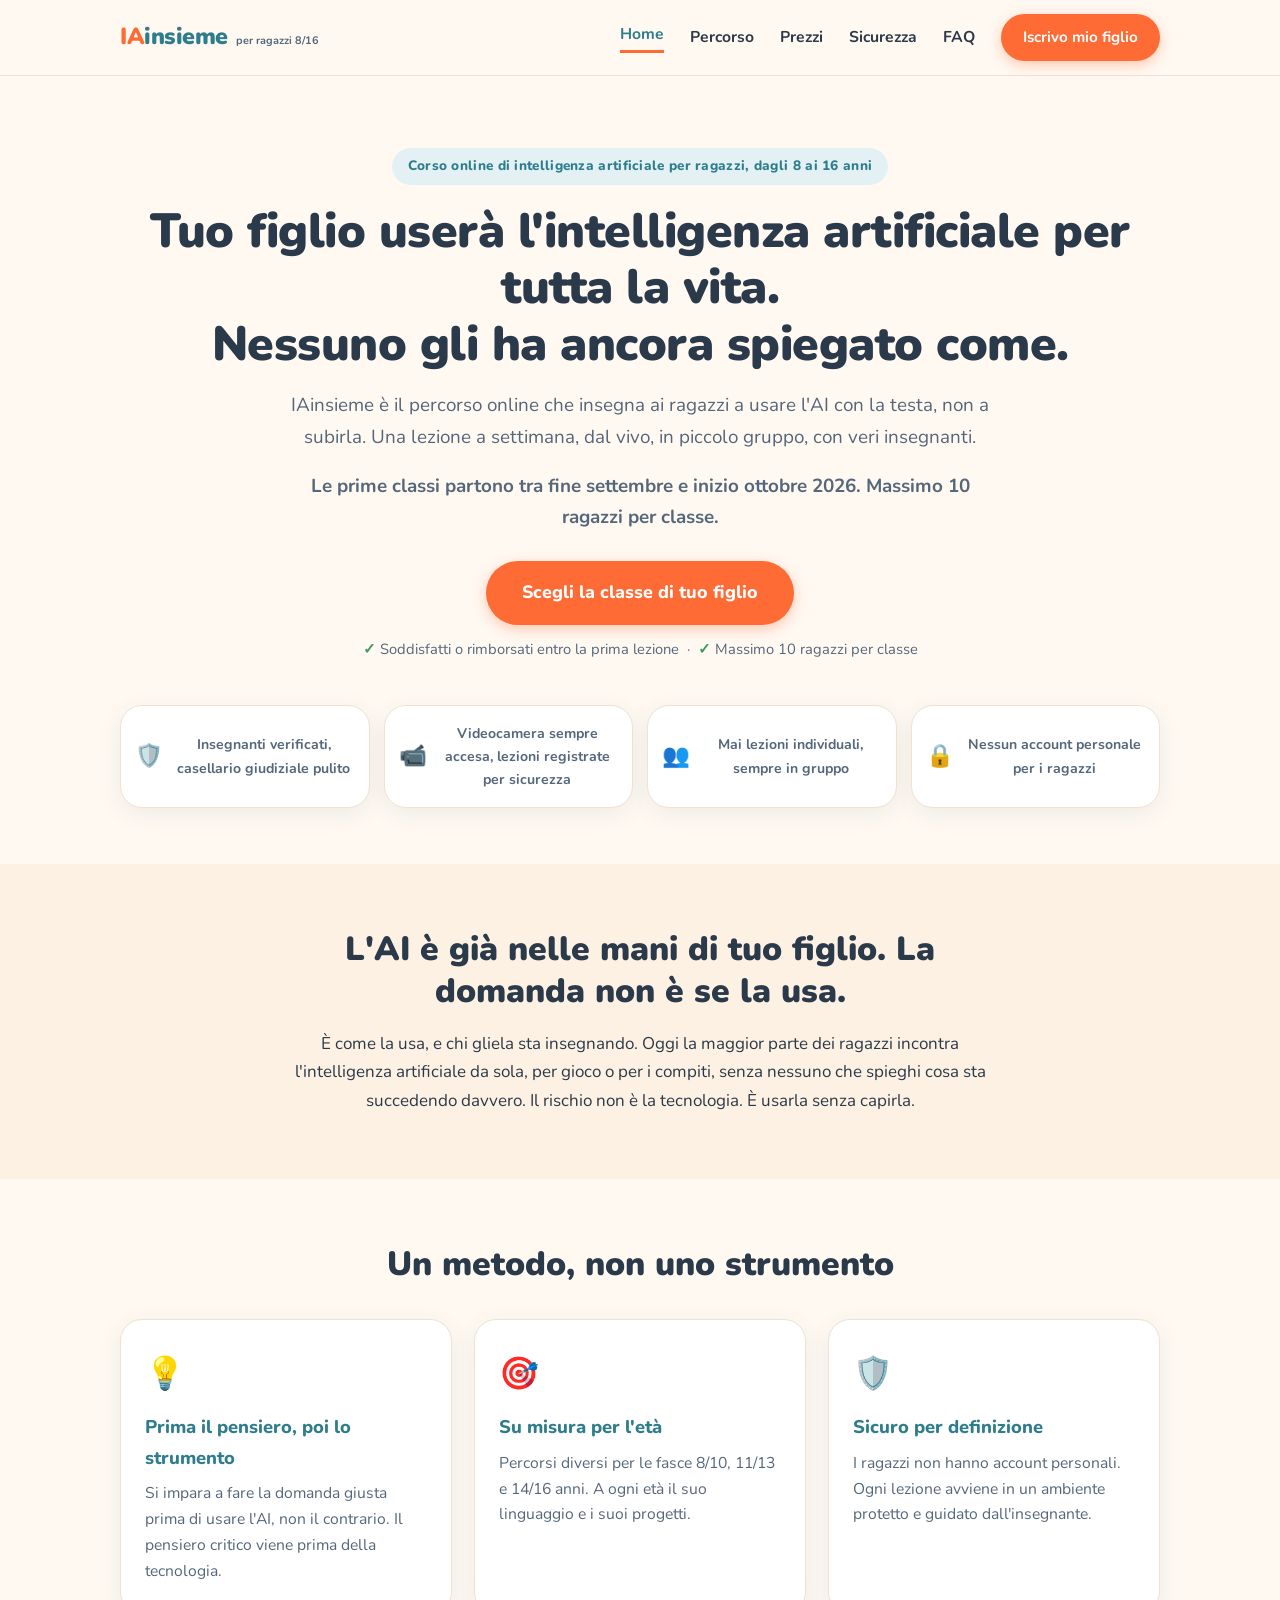
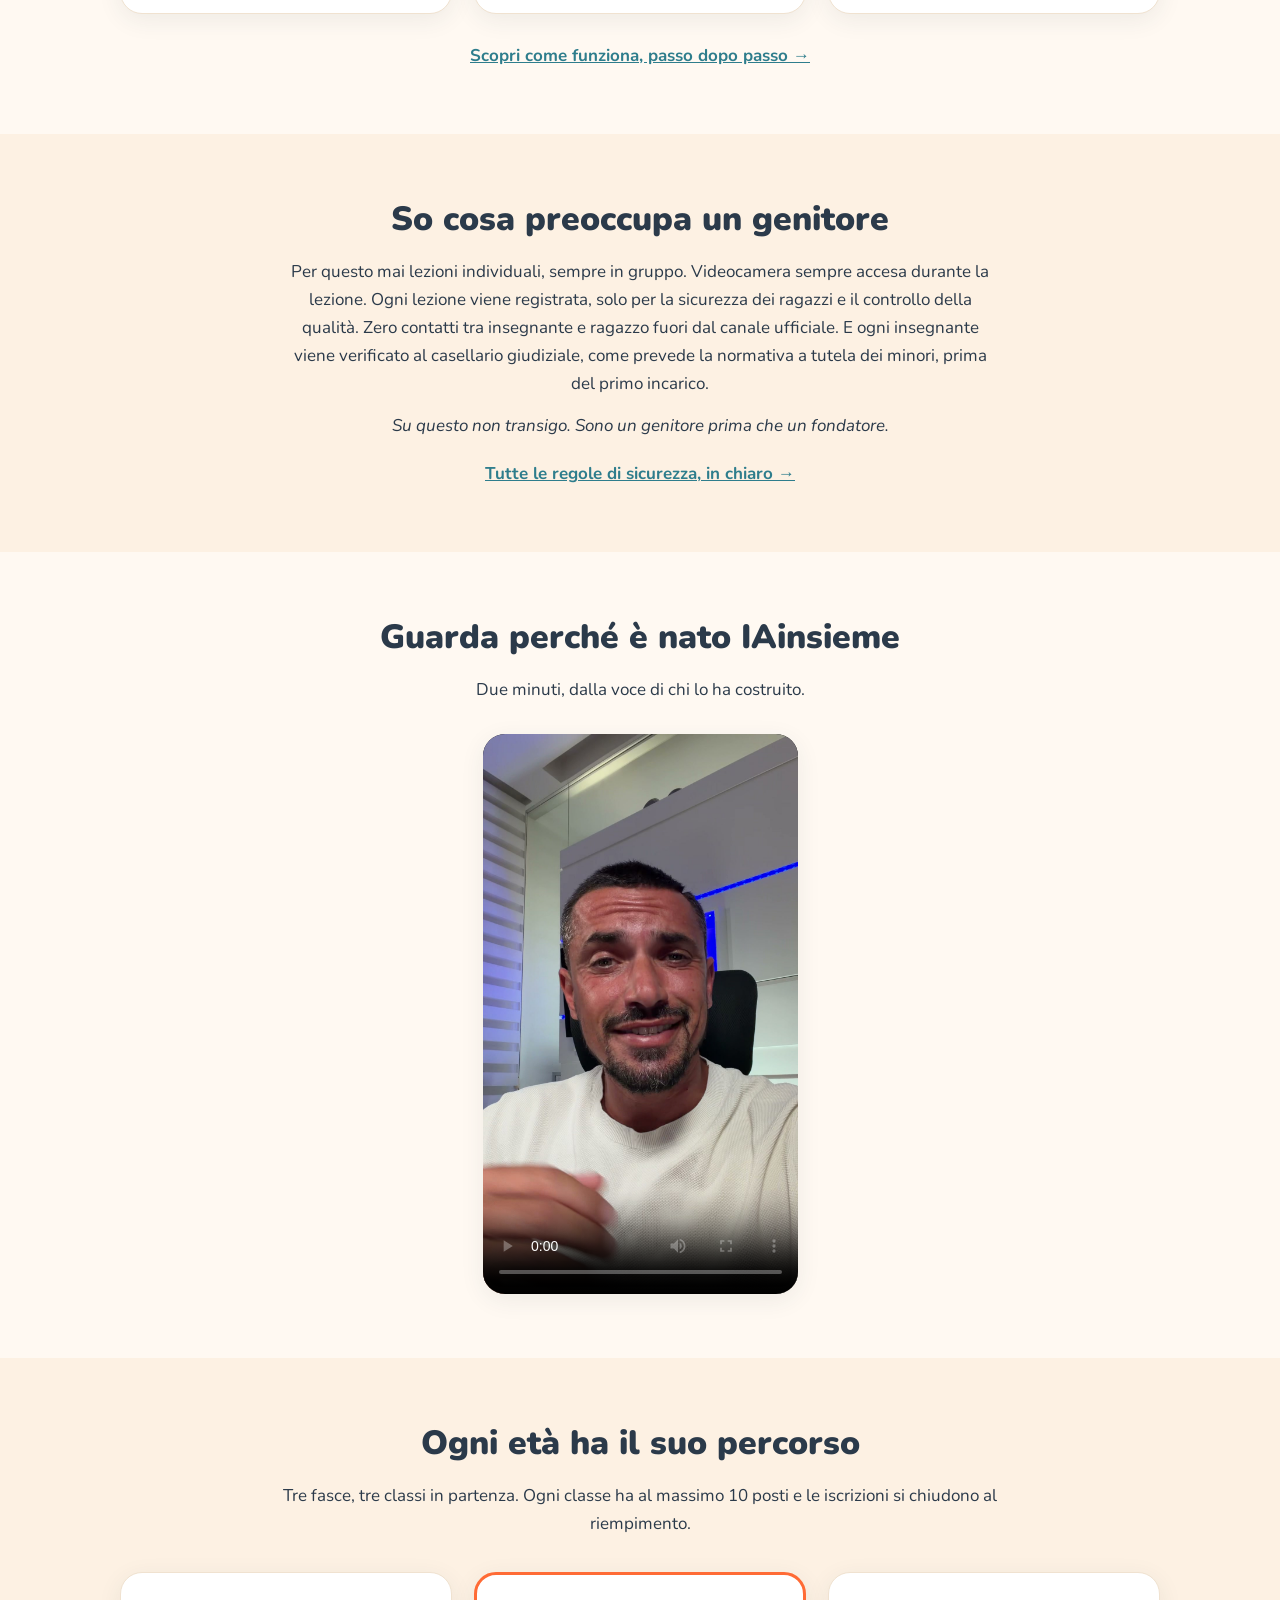
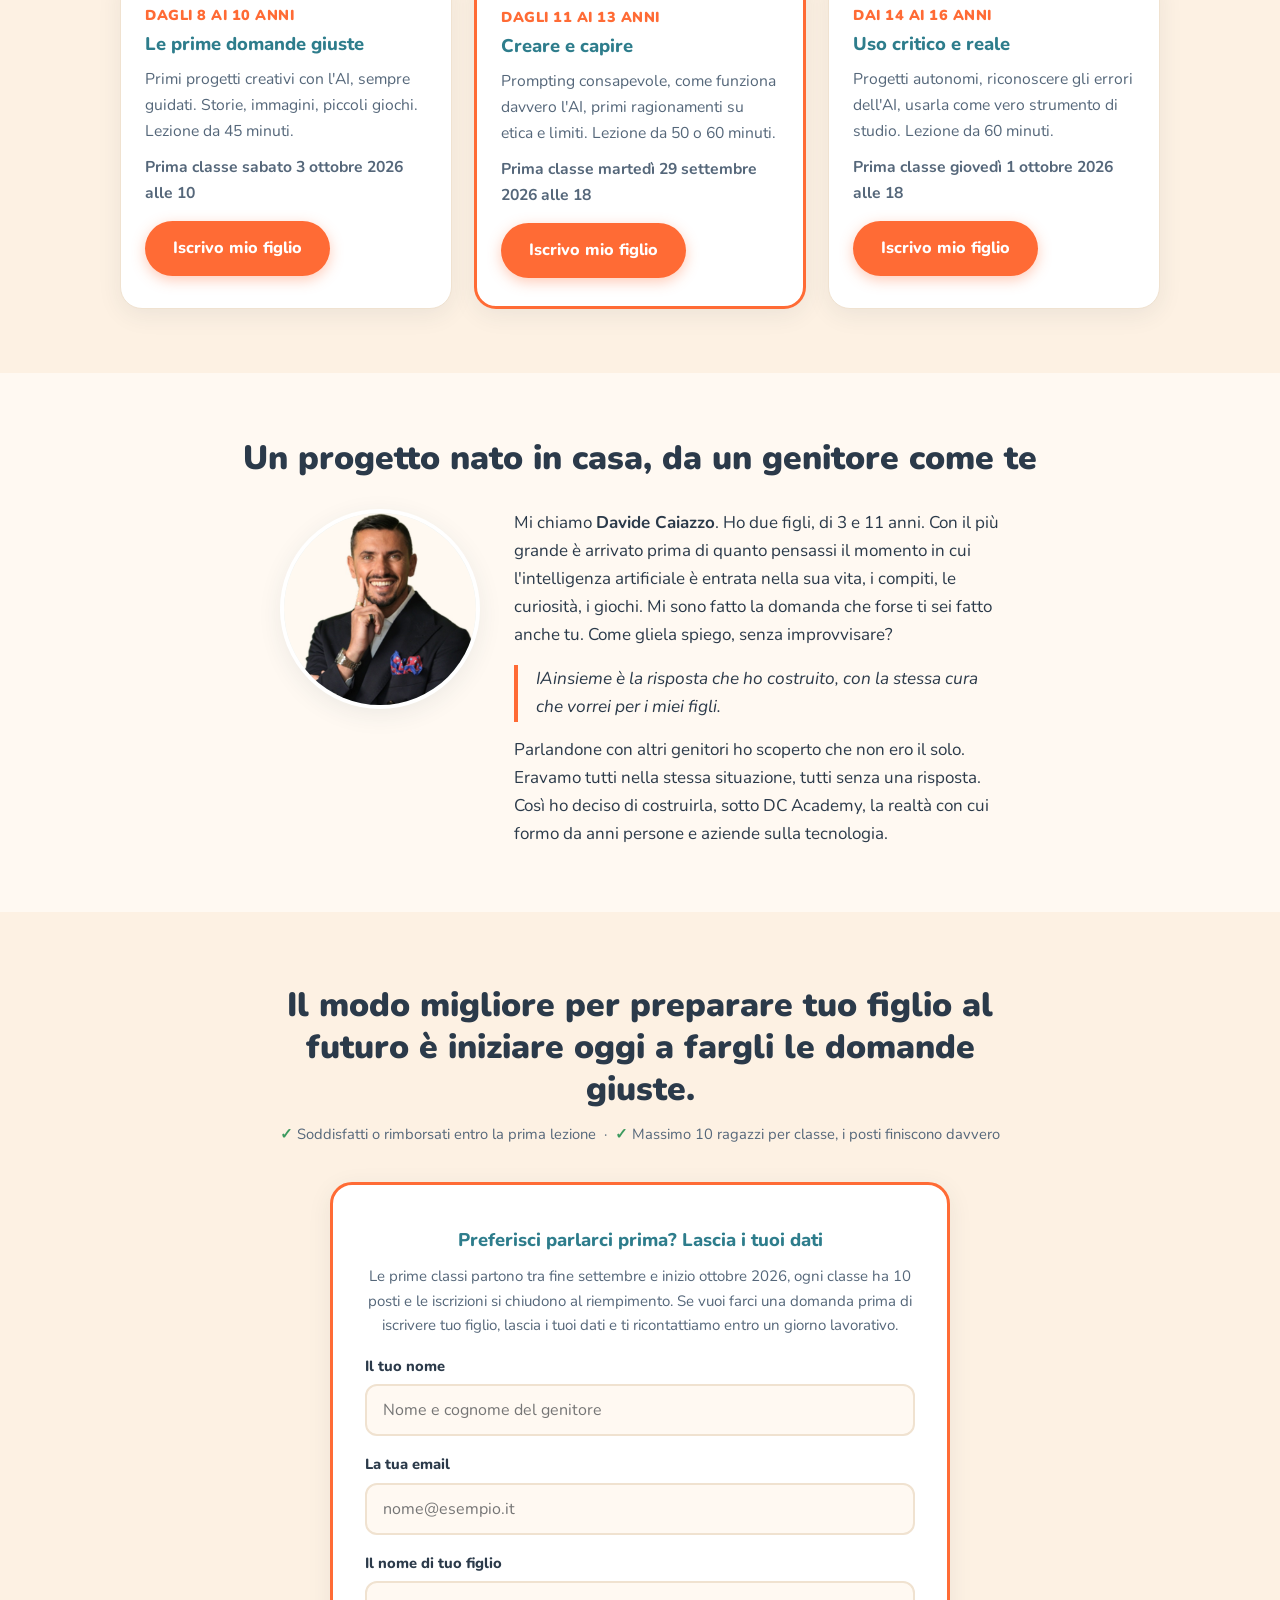
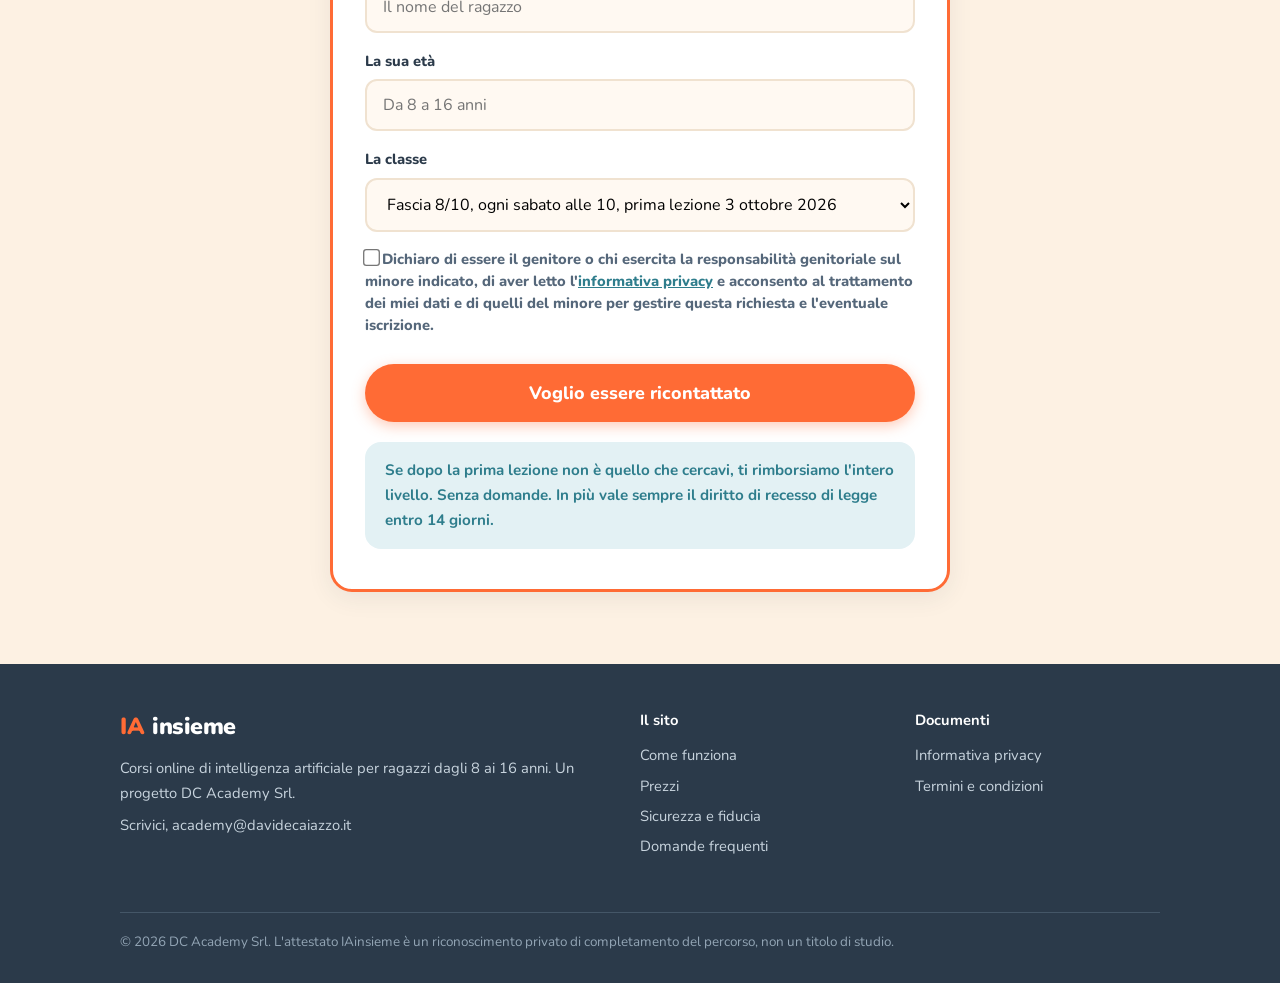
==== commit 29e27cb5: "Fix funnel: bottone Iscrivo mio figlio in header portava sempre dritto al checkout fascia 11/13 salt" ====
--- a/index.html
+++ b/index.html
@@ -48,7 +48,7 @@
       <a href="prezzi.html">Prezzi</a>
       <a href="sicurezza.html">Sicurezza</a>
       <a href="faq.html">FAQ</a>
-      <a href="https://www.davidecaiazzo.it/offers/qzjqZZzy/checkout" class="btn">Iscrivo mio figlio</a>
+      <a href="index.html#fasce" class="btn">Iscrivo mio figlio</a>
     </nav>
   </div>
 </header>
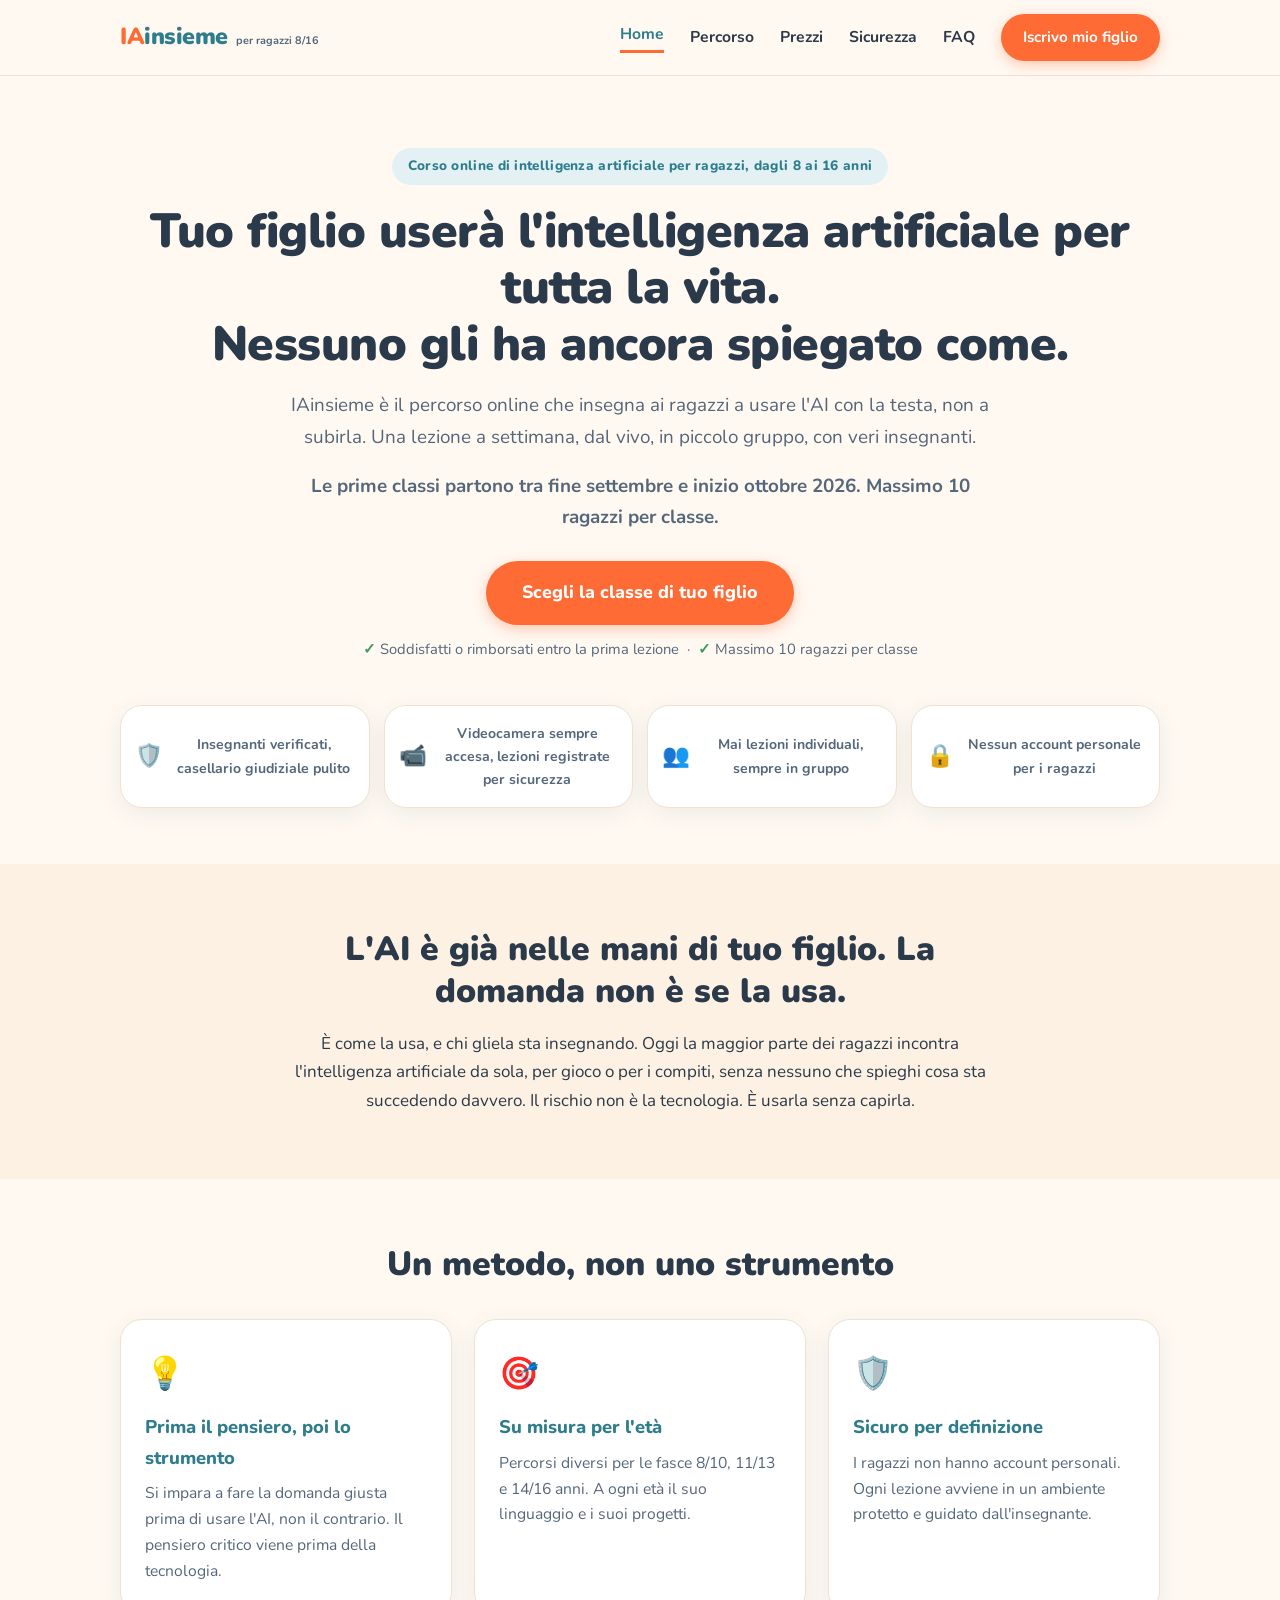
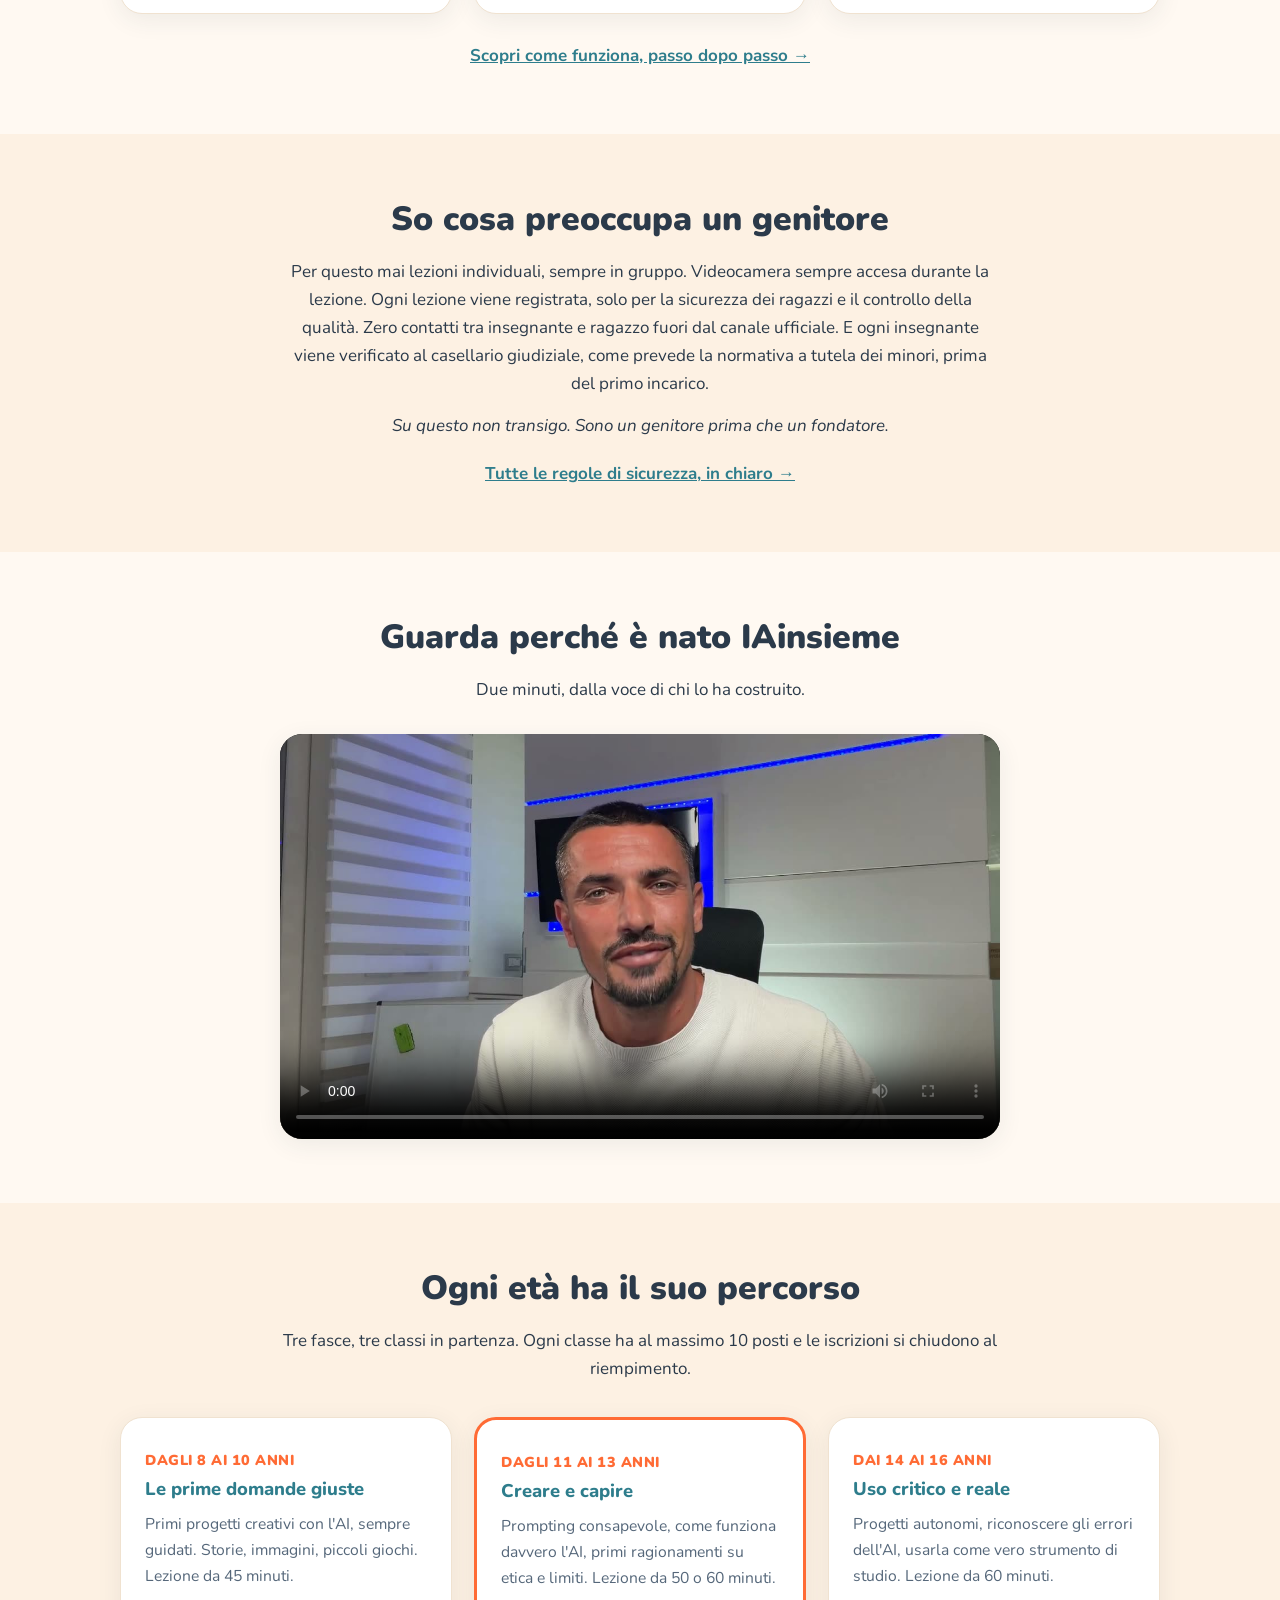
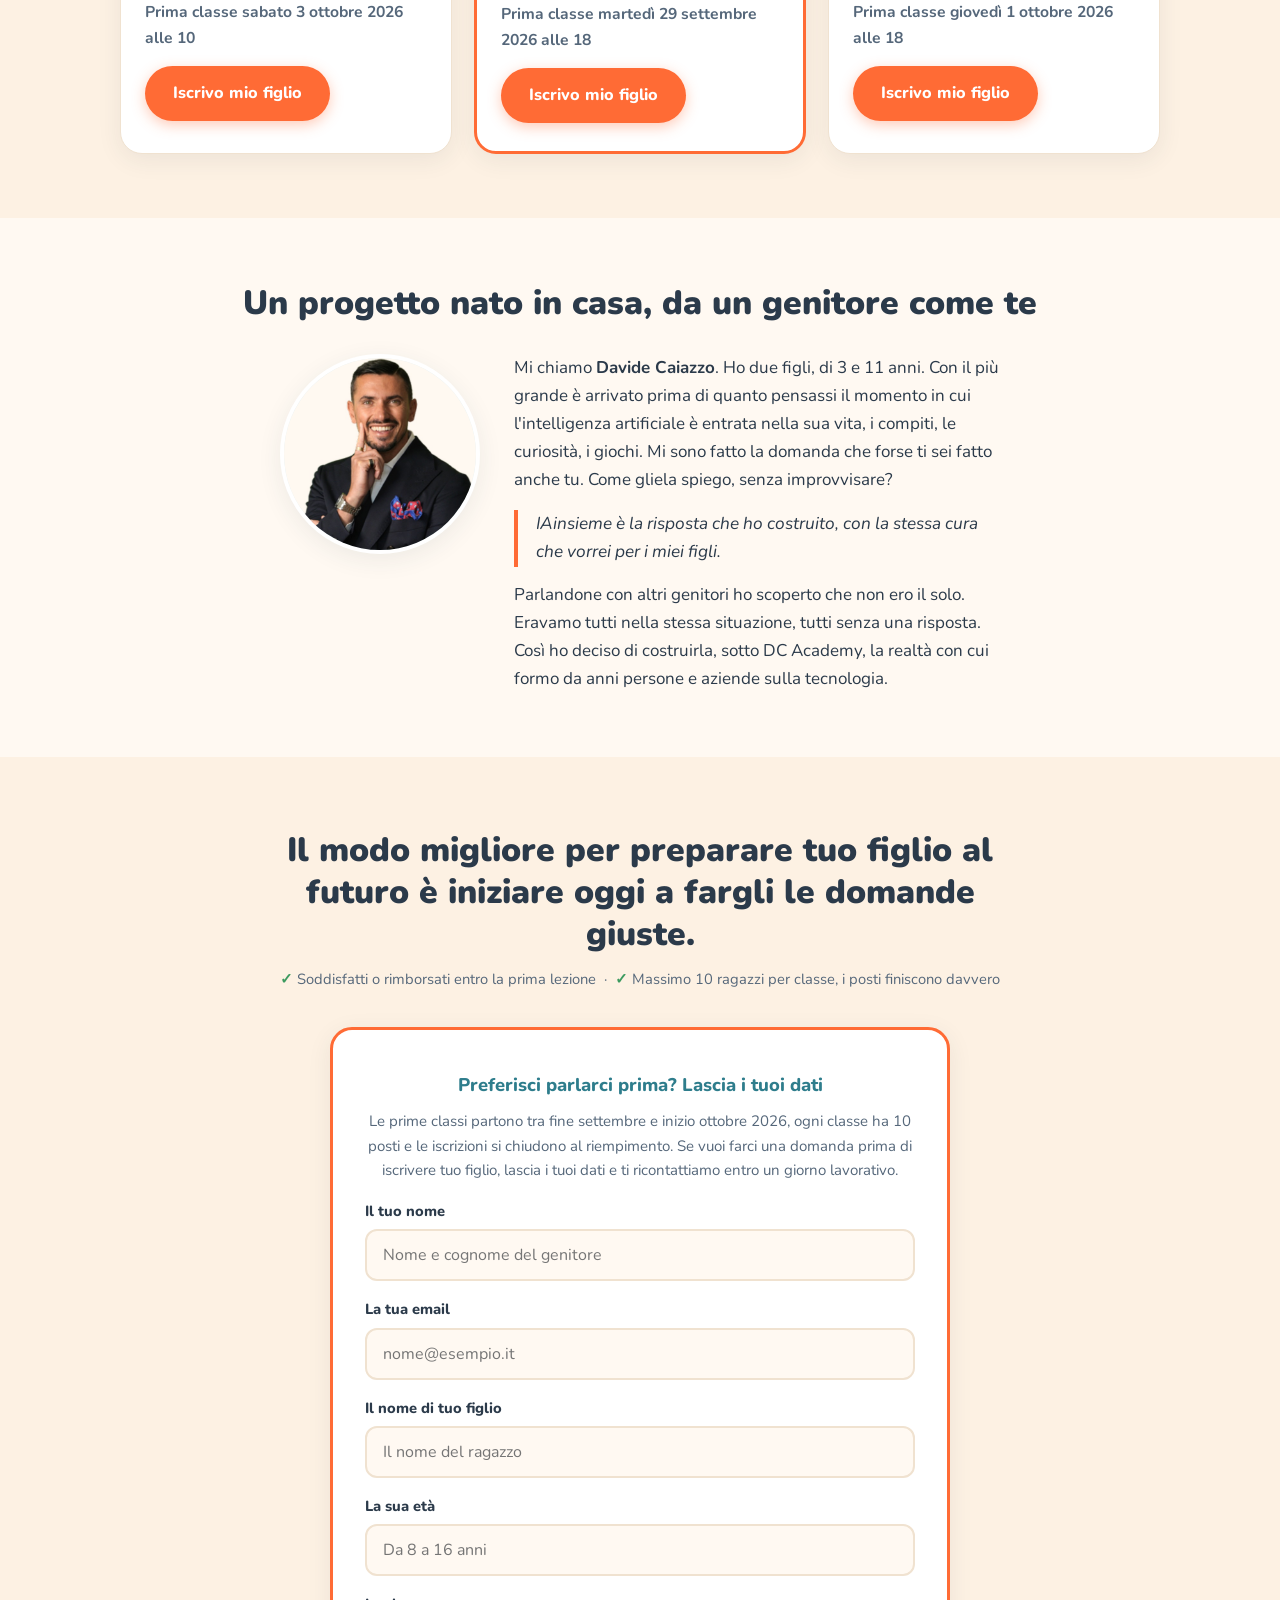
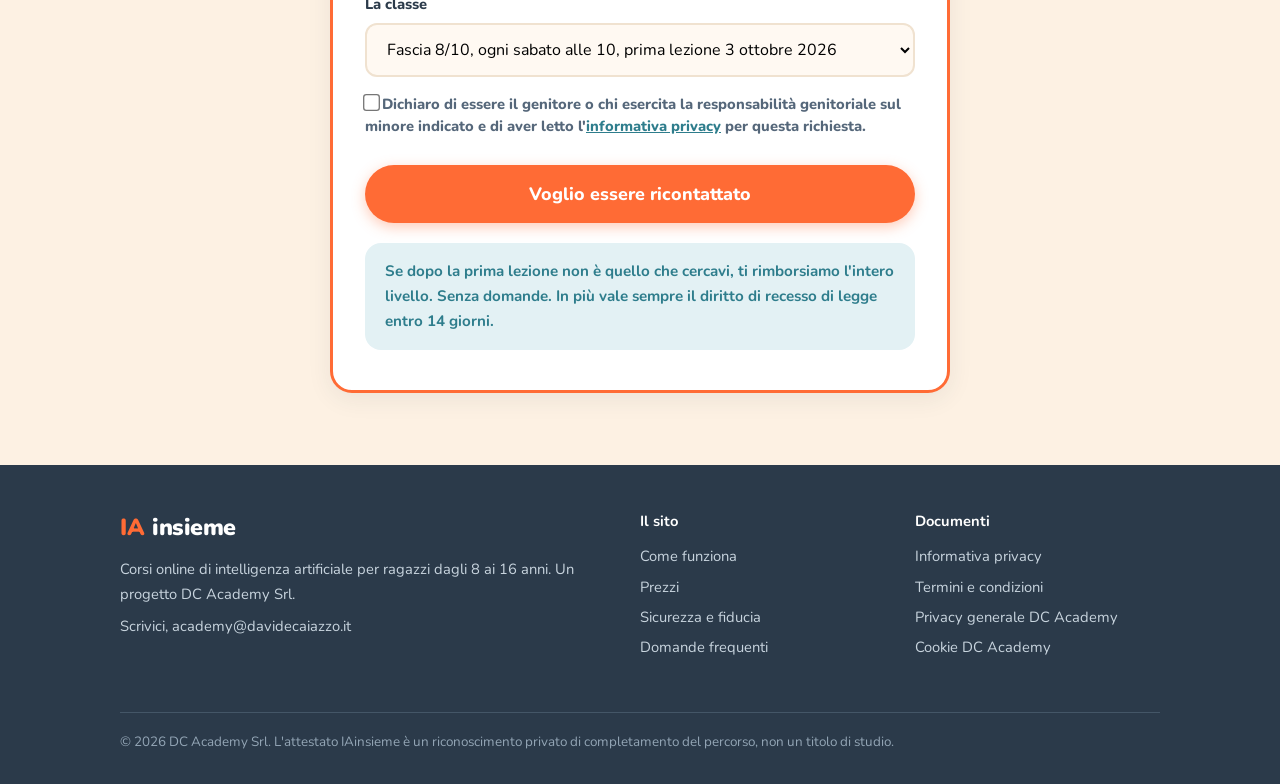
==== commit c5d3d5b2: "Correggi privacy IAinsieme e sospendi tracciamenti" ====
--- a/index.html
+++ b/index.html
@@ -19,21 +19,6 @@
 <link rel="preconnect" href="https://fonts.gstatic.com" crossorigin>
 <link href="https://fonts.googleapis.com/css2?family=Nunito:wght@400;700;800;900&display=swap" rel="stylesheet">
 <link rel="stylesheet" href="style.css">
-<!-- Meta Pixel -->
-<script>
-!function(f,b,e,v,n,t,s)
-{if(f.fbq)return;n=f.fbq=function(){n.callMethod?
-n.callMethod.apply(n,arguments):n.queue.push(arguments)};
-if(!f._fbq)f._fbq=n;n.push=n;n.loaded=!0;n.version='2.0';
-n.queue=[];t=b.createElement(e);t.async=!0;
-t.src=v;s=b.getElementsByTagName(e)[0];
-s.parentNode.insertBefore(t,s)}(window,document,'script',
-'https://connect.facebook.net/en_US/fbevents.js');
-fbq('init', '568941777677393');
-fbq('track', 'PageView');
-</script>
-<noscript><img height="1" width="1" style="display:none" src="https://www.facebook.com/tr?id=568941777677393&ev=PageView&noscript=1"/></noscript>
-<!-- End Meta Pixel -->
 </head>
 <body>
 
@@ -189,7 +174,7 @@
         </select>
         <label class="consenso">
           <input type="checkbox" name="consensoprivacy" required>
-          <span>Dichiaro di essere il genitore o chi esercita la responsabilità genitoriale sul minore indicato, di aver letto l'<a href="privacy.html" target="_blank">informativa privacy</a> e acconsento al trattamento dei miei dati e di quelli del minore per gestire questa richiesta e l'eventuale iscrizione.</span>
+          <span>Dichiaro di essere il genitore o chi esercita la responsabilità genitoriale sul minore indicato e di aver letto l'<a href="privacy.html" target="_blank">informativa privacy</a> per questa richiesta.</span>
         </label>
         <button type="submit" class="btn grande">Voglio essere ricontattato</button>
       </form>
@@ -216,6 +201,8 @@
       <strong>Documenti</strong>
       <a href="privacy.html">Informativa privacy</a>
       <a href="termini.html">Termini e condizioni</a>
+      <a href="https://docs.google.com/document/d/1qUNgRcZ0W9aZxutDu1Fv2k5aM6Nti4V0/edit">Privacy generale DC Academy</a>
+      <a href="https://docs.google.com/document/d/1PTTs2QFMqBtZaefLHPrrfMxJRnlGewih/edit">Cookie DC Academy</a>
     </div>
     <div class="legale">© 2026 DC Academy Srl. L'attestato IAinsieme è un riconoscimento privato di completamento del percorso, non un titolo di studio.</div>
   </div>
@@ -223,18 +210,10 @@
 
 <script>
 function inviaIscrizione(f){
-  if (typeof fbq === 'function') { fbq('track', 'Lead'); }
   var corpo = encodeURIComponent("Buongiorno, vorrei iscrivere mio figlio al Livello 1 di IAinsieme.\n\nNome genitore, " + f.nome.value + "\nEmail, " + f.email.value + "\nNome del ragazzo, " + f.nomefiglio.value + "\nEt\u00e0 del ragazzo, " + f.etafiglio.value + "\nClasse scelta, " + f.slot.value);
   window.location.href = "mailto:academy@davidecaiazzo.it?subject=" + encodeURIComponent("Iscrizione IAinsieme Livello 1") + "&body=" + corpo;
   return false;
 }
 </script>
-<script>
-document.addEventListener('click', function(e){
-  var a = e.target.closest('a[href*="#iscriviti"], a[href*="/offers/"]');
-  if (a && typeof fbq === 'function') { fbq('track', 'InitiateCheckout'); }
-});
-</script>
-  <script src="https://sofia-chatbot.onrender.com/widget.js" data-bot="sofia" data-auto-open="true" data-delay="6000" defer></script>
 </body>
 </html>
--- a/style.css
+++ b/style.css
@@ -189,7 +189,7 @@
 
 /* Video founder reale, verticale 9/16, contenuto */
 .video-founder {
-  display: block; width: 100%; max-width: 315px; max-height: 560px;
+  display: block; width: 100%; max-width: 720px; aspect-ratio: 16/9;
   margin: 30px auto 0; border-radius: var(--radius);
   box-shadow: var(--shadow); background: #000;
 }
